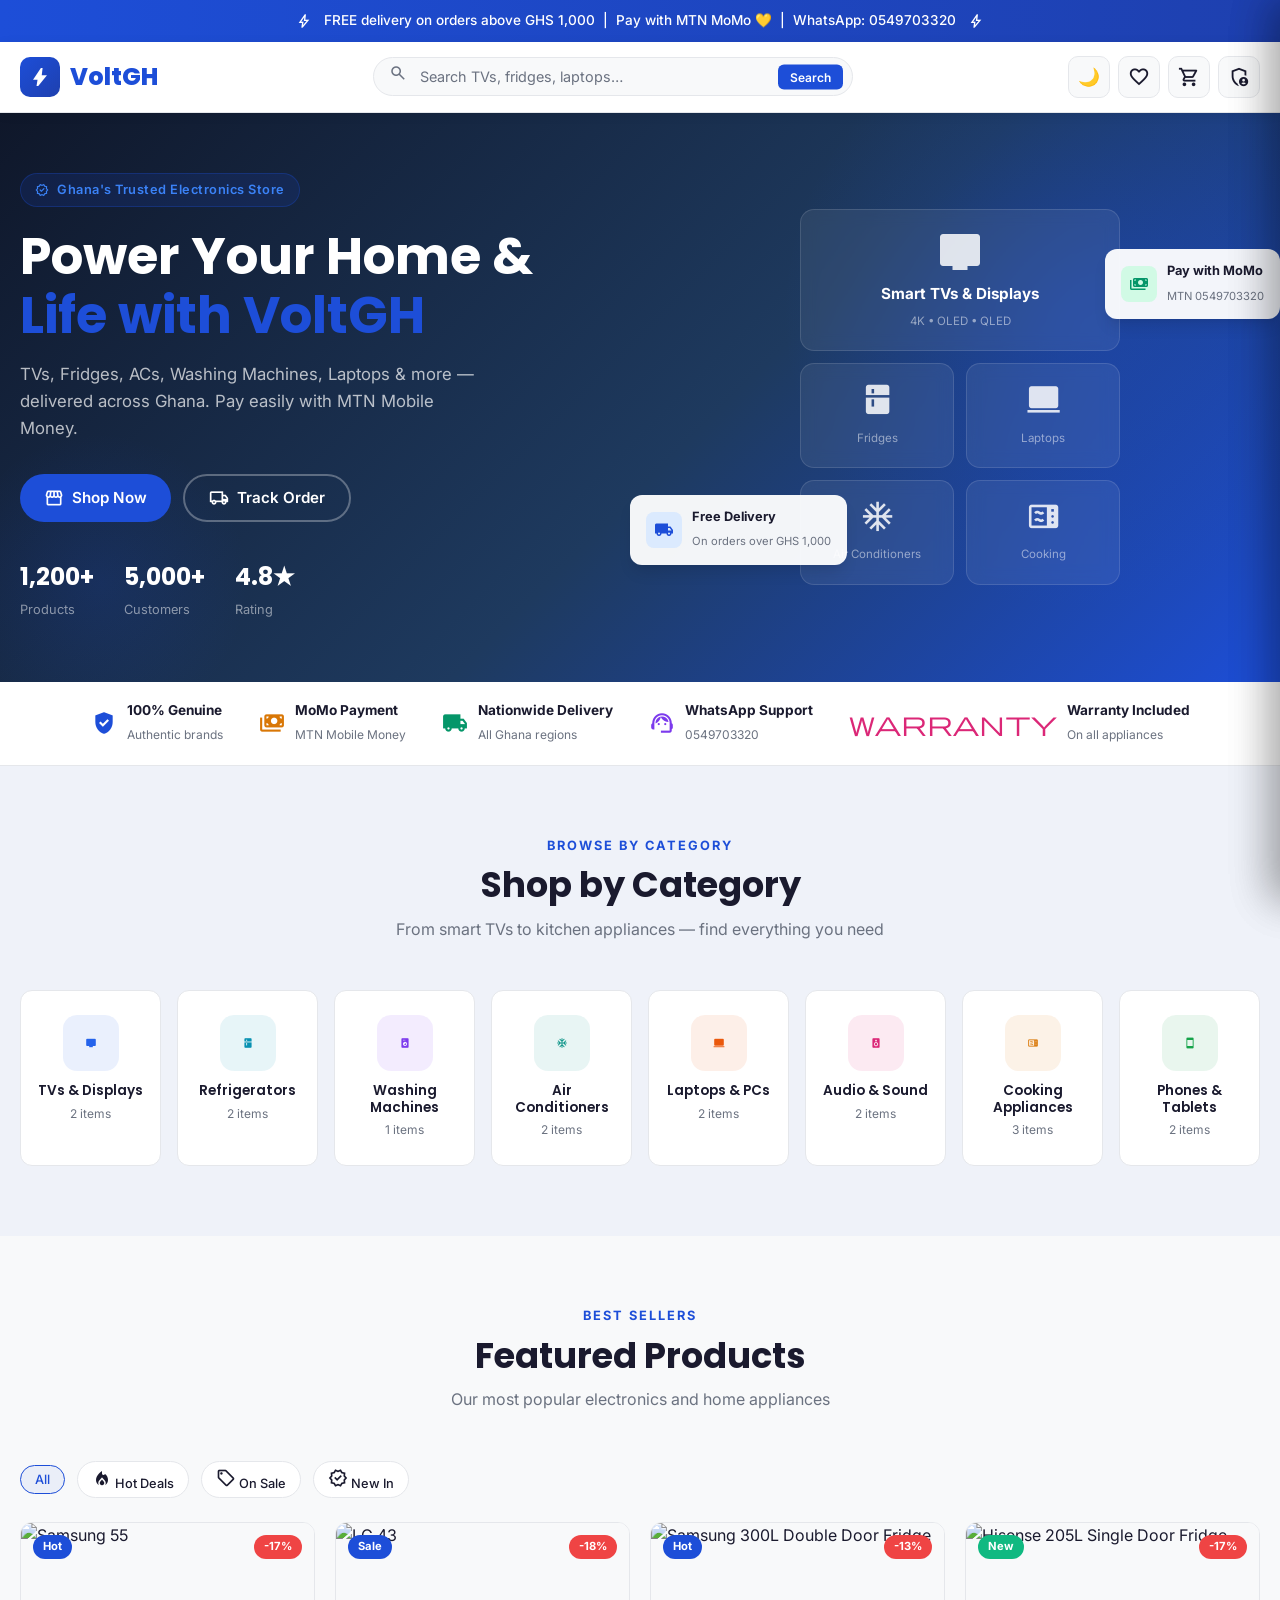
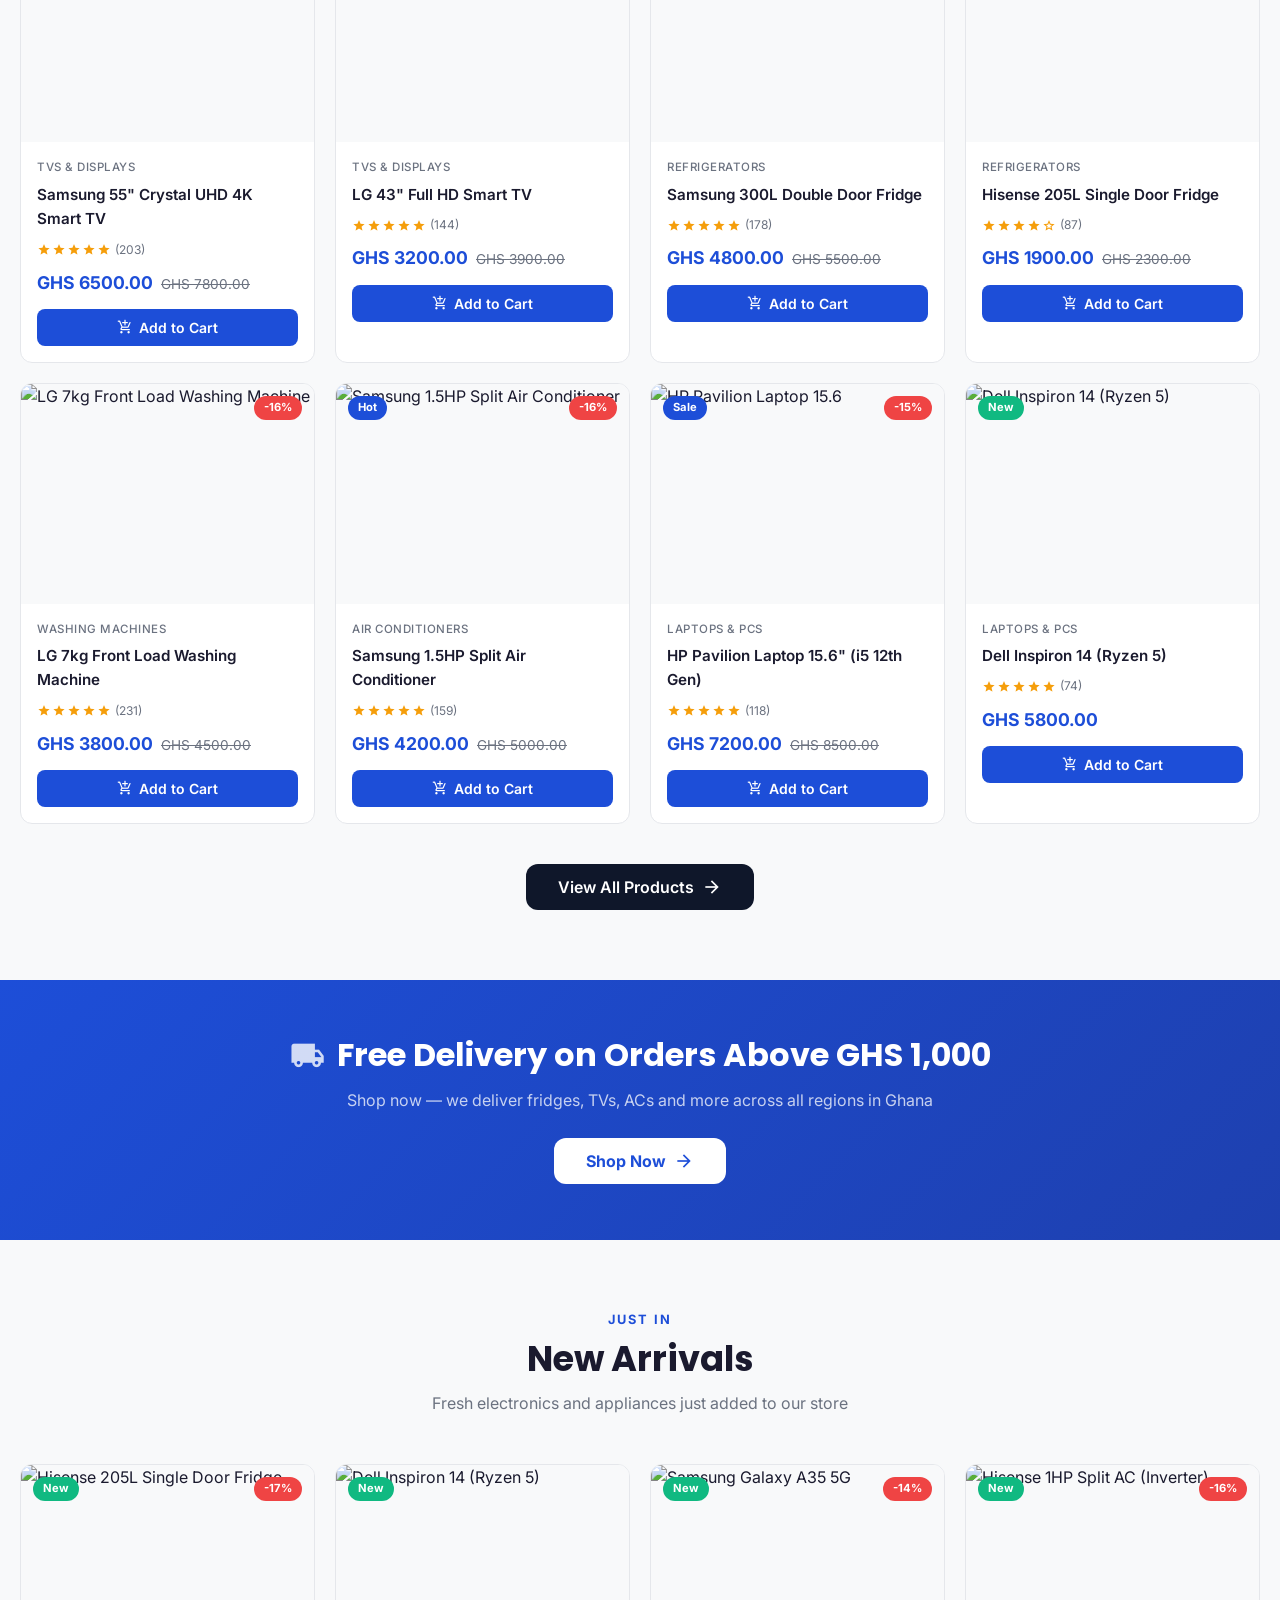
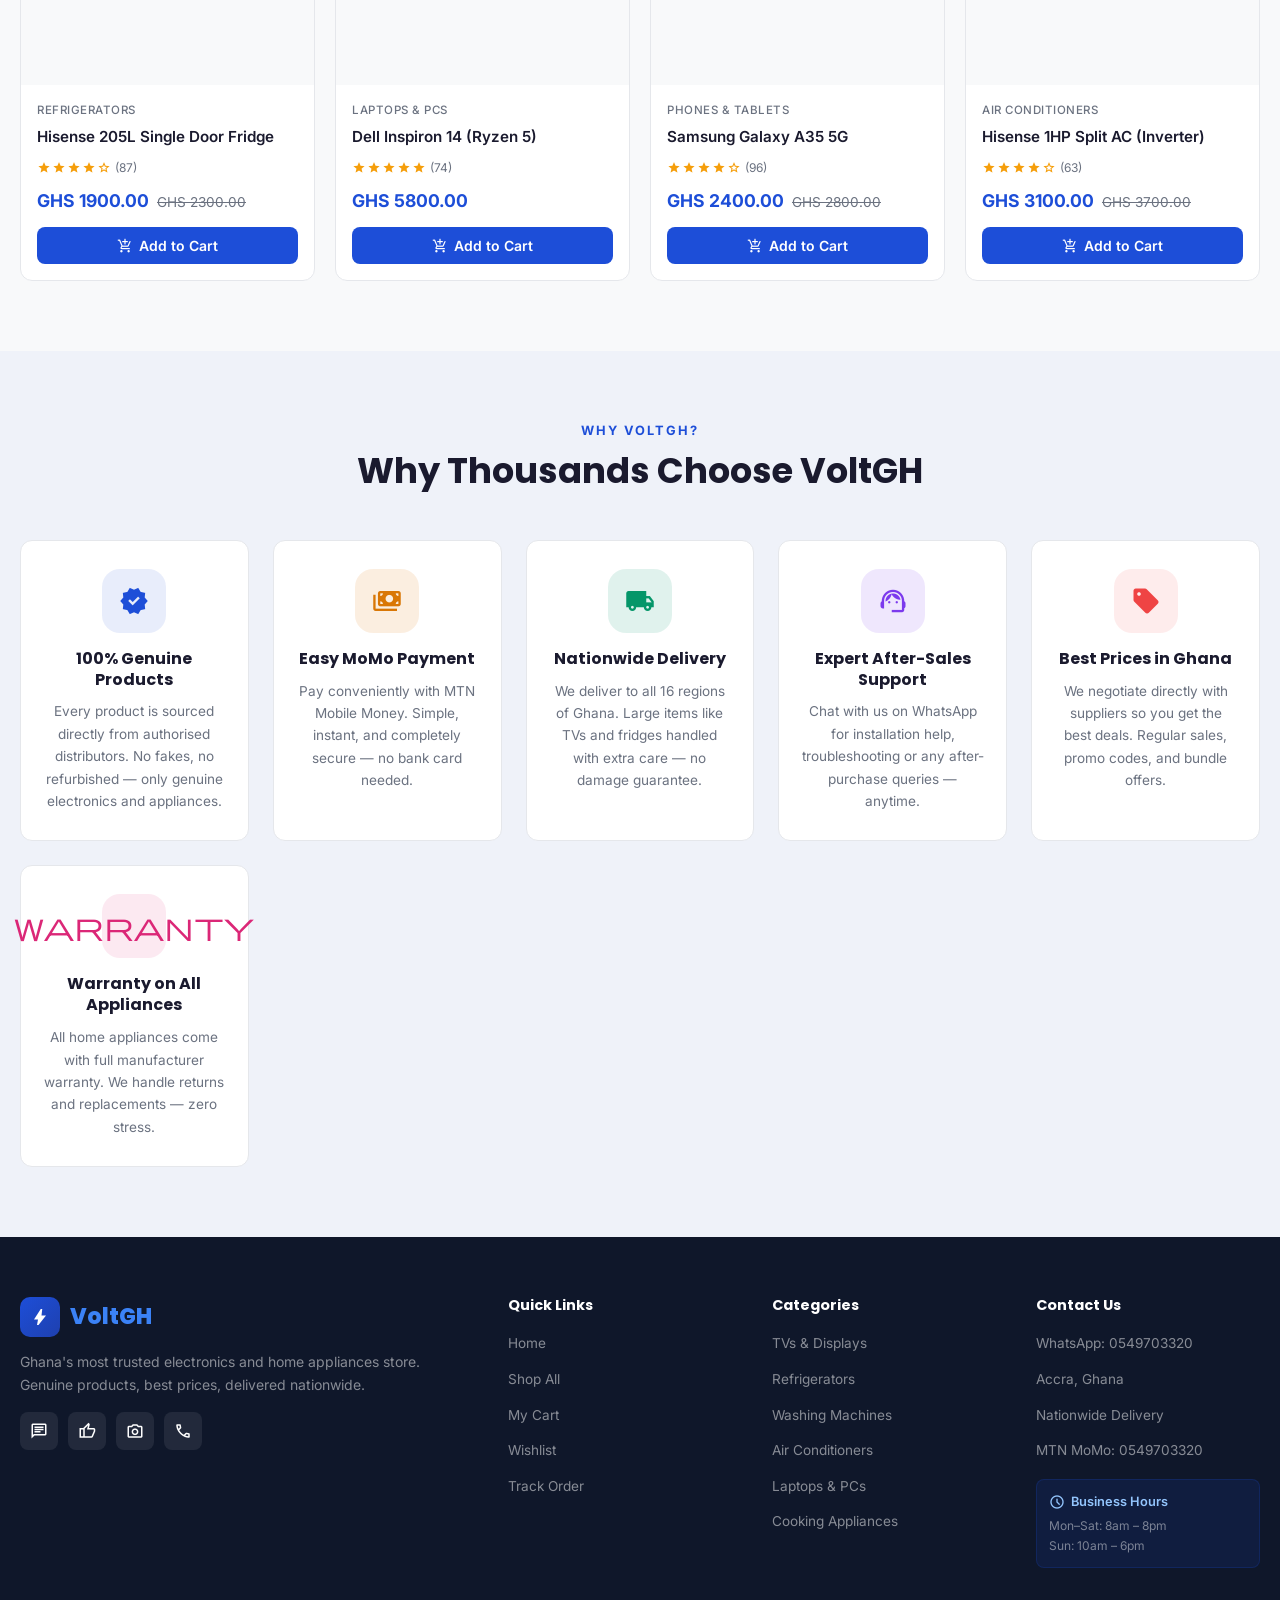
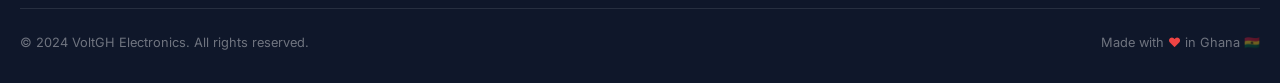
==== index.html @ da8ff923 "firs push" ====
<!DOCTYPE html>
<html lang="en">
<head>
  <meta charset="UTF-8">
  <meta name="viewport" content="width=device-width, initial-scale=1.0">
  <meta name="description" content="VoltGH – Ghana's #1 Electronics & Home Appliances Store. TVs, Fridges, ACs, Laptops & more. Pay with MoMo. Fast delivery nationwide.">
  <meta name="keywords" content="electronics Ghana, home appliances Accra, TV Ghana, fridge Ghana, AC Ghana, laptop Ghana, MoMo payment">
  <meta property="og:title" content="VoltGH – Electronics & Home Appliances Ghana">
  <meta property="og:description" content="Best prices on TVs, Fridges, ACs, Washing Machines, Laptops & more. Pay with MTN MoMo.">
  <title>VoltGH – Electronics & Home Appliances Ghana</title>
  <link rel="preconnect" href="https://fonts.googleapis.com">
  <link href="https://fonts.googleapis.com/css2?family=Inter:wght@400;500;600;700&family=Poppins:wght@600;700;800;900&display=swap" rel="stylesheet">
  <link href="https://fonts.googleapis.com/css2?family=Material+Symbols+Outlined:opsz,wght,FILL,GRAD@20..48,100..700,0..1,-50..200" rel="stylesheet">
  <link rel="stylesheet" href="css/style.css">
  <style>
    /* VoltGH overrides */
    .logo-icon { background: linear-gradient(135deg, #1D4ED8, #1E40AF); }
    .btn-primary { background: #1D4ED8; }
    .btn-primary:hover { background: #1E40AF; box-shadow: 0 8px 25px rgba(29,78,216,0.4); }
    .promo-banner { background: linear-gradient(90deg, #1D4ED8, #1E40AF); }
    .hero { background: linear-gradient(135deg, #0F172A 0%, #1E3A5F 55%, #1D4ED8 100%); }
    .section-eyebrow { color: #1D4ED8; }
    .product-detail-price { color: #1D4ED8; }
    .price-current { color: #1D4ED8; }
    .btn-add-cart { background: #1D4ED8; }
    .btn-add-cart:hover { background: #1E40AF; }
    .product-badge { background: #1D4ED8; }
    .product-badge.new { background: #10B981; }
    .paid-btn { background: #10B981; }
    .paid-btn:hover { background: #059669; }
    .hero::before { background: radial-gradient(circle, rgba(29,78,216,0.3) 0%, transparent 70%); }
    .hero::after  { background: radial-gradient(circle, rgba(29,78,216,0.15) 0%, transparent 70%); }

    /* Category card mat icon */
    .cat-mat-icon {
      font-size: 28px;
      line-height: 1;
    }
    .mat-icon-sm { font-size: 20px; line-height: 1; }
    .mat-icon-md { font-size: 24px; line-height: 1; }
    .nav-btn .material-symbols-outlined { font-size: 22px; }

    /* Hero visual mockup */
    .hero-device-grid {
      display: grid;
      grid-template-columns: 1fr 1fr;
      gap: 12px;
      width: 320px;
    }
    .hero-device-tile {
      background: rgba(255,255,255,0.07);
      border: 1px solid rgba(255,255,255,0.12);
      border-radius: 14px;
      padding: 18px 14px;
      text-align: center;
      backdrop-filter: blur(8px);
    }
    .hero-device-tile.large {
      grid-column: span 2;
    }
    .hero-device-tile .mat-icon {
      font-size: 2.2rem;
      color: rgba(255,255,255,0.85);
      display: block;
      margin-bottom: 6px;
    }
    .hero-device-tile span.label {
      font-size: 0.72rem;
      color: rgba(255,255,255,0.5);
    }

    /* Trust strip icons */
    .trust-item .material-symbols-outlined {
      font-size: 26px;
      color: #1D4ED8;
    }
  </style>
</head>
<body>

<!-- PROMO BANNER -->
<div class="promo-banner">
  <span class="material-symbols-outlined" style="font-size:16px;vertical-align:middle">bolt</span>
  <span>FREE delivery on orders above GHS 1,000 &nbsp;|&nbsp; Pay with MTN MoMo 💛 &nbsp;|&nbsp; WhatsApp: 0549703320</span>
  <span class="material-symbols-outlined" style="font-size:16px;vertical-align:middle">bolt</span>
</div>

<!-- NAVBAR -->
<nav class="navbar">
  <div class="navbar-inner">

    <div class="logo" onclick="App.navigate('home')" style="cursor:pointer">
      <div class="logo-icon">
        <span class="material-symbols-outlined" style="font-size:22px;color:white;font-variation-settings:'FILL' 1">bolt</span>
      </div>
      VoltGH
    </div>

    <div class="search-bar" id="search-wrap">
      <span class="search-icon">
        <span class="material-symbols-outlined" style="font-size:18px">search</span>
      </span>
      <input type="text" id="search-input" placeholder="Search TVs, fridges, laptops…" autocomplete="off">
      <button onclick="handleSearch({type:'click'})" style="position:absolute;right:10px;top:50%;transform:translateY(-50%);background:#1D4ED8;color:white;border:none;border-radius:6px;padding:5px 12px;font-size:0.75rem;cursor:pointer;font-weight:600">Search</button>
    </div>

    <div class="nav-actions">
      <button class="nav-btn" id="dark-toggle" title="Toggle dark mode">
        <span class="material-symbols-outlined">dark_mode</span>
      </button>
      <button class="nav-btn" id="mobile-search-toggle" title="Search" style="display:none">
        <span class="material-symbols-outlined">search</span>
      </button>
      <button class="nav-btn" onclick="openWishlist()" title="Wishlist" style="position:relative">
        <span class="material-symbols-outlined">favorite</span>
        <span class="badge wishlist-badge" style="display:none">0</span>
      </button>
      <button class="nav-btn" onclick="openCart()" title="Cart" style="position:relative">
        <span class="material-symbols-outlined">shopping_cart</span>
        <span class="badge cart-badge" style="display:none">0</span>
      </button>
      <a href="admin.html" class="nav-btn" title="Admin Dashboard">
        <span class="material-symbols-outlined">admin_panel_settings</span>
      </a>
      <button class="nav-btn" id="hamburger" title="Menu" style="display:none">
        <span class="material-symbols-outlined">menu</span>
      </button>
    </div>
  </div>

  <!-- MOBILE SEARCH -->
  <div class="search-bar" id="mobile-search-bar" style="display:none;padding:10px 16px;border-top:1px solid var(--border)">
    <span class="search-icon"><span class="material-symbols-outlined" style="font-size:18px">search</span></span>
    <input type="text" id="mobile-search-input" placeholder="Search products…">
  </div>
</nav>

<!-- MOBILE MENU -->
<div class="mobile-menu" id="mobile-menu">
  <a onclick="App.navigate('home'); document.getElementById('mobile-menu').classList.remove('active')">
    <span class="material-symbols-outlined">home</span> Home
  </a>
  <a onclick="App.navigate('shop'); document.getElementById('mobile-menu').classList.remove('active')">
    <span class="material-symbols-outlined">storefront</span> Shop All
  </a>
  <a onclick="App.navigate('cart'); document.getElementById('mobile-menu').classList.remove('active')">
    <span class="material-symbols-outlined">shopping_cart</span> My Cart
  </a>
  <a onclick="App.navigate('wishlist'); document.getElementById('mobile-menu').classList.remove('active')">
    <span class="material-symbols-outlined">favorite</span> Wishlist
  </a>
  <a onclick="App.navigate('tracking'); document.getElementById('mobile-menu').classList.remove('active')">
    <span class="material-symbols-outlined">local_shipping</span> Track Order
  </a>
  <a href="admin.html">
    <span class="material-symbols-outlined">admin_panel_settings</span> Admin Dashboard
  </a>
</div>

<!-- ===== PAGES ===== -->

<!-- HOME PAGE -->
<div class="page active" id="page-home">

  <!-- HERO -->
  <section class="hero">
    <div class="hero-inner">
      <div>
        <div class="hero-badge">
          <span class="material-symbols-outlined" style="font-size:14px;color:inherit">verified</span>
          Ghana's Trusted Electronics Store
        </div>
        <h1>Power Your Home &amp;<br><span>Life with VoltGH</span></h1>
        <p>TVs, Fridges, ACs, Washing Machines, Laptops &amp; more — delivered across Ghana. Pay easily with MTN Mobile Money.</p>
        <div class="hero-btns">
          <button class="btn btn-primary" onclick="App.navigate('shop')">
            <span class="material-symbols-outlined mat-icon-sm">storefront</span> Shop Now
          </button>
          <button class="btn btn-outline" onclick="App.navigate('tracking')">
            <span class="material-symbols-outlined mat-icon-sm">local_shipping</span> Track Order
          </button>
        </div>
        <div class="hero-stats">
          <div class="hero-stat"><strong>1,200+</strong><span>Products</span></div>
          <div class="hero-stat"><strong>5,000+</strong><span>Customers</span></div>
          <div class="hero-stat"><strong>4.8★</strong><span>Rating</span></div>
        </div>
      </div>

      <div class="hero-image-area">
        <div class="hero-device-grid">
          <div class="hero-device-tile large">
            <span class="material-symbols-outlined mat-icon" style="font-size:3rem;font-variation-settings:'FILL' 1">tv</span>
            <div style="color:white;font-weight:700;font-size:0.95rem">Smart TVs &amp; Displays</div>
            <span class="label">4K • OLED • QLED</span>
          </div>
          <div class="hero-device-tile">
            <span class="material-symbols-outlined mat-icon" style="font-variation-settings:'FILL' 1">kitchen</span>
            <span class="label">Fridges</span>
          </div>
          <div class="hero-device-tile">
            <span class="material-symbols-outlined mat-icon" style="font-variation-settings:'FILL' 1">laptop</span>
            <span class="label">Laptops</span>
          </div>
          <div class="hero-device-tile">
            <span class="material-symbols-outlined mat-icon" style="font-variation-settings:'FILL' 1">ac_unit</span>
            <span class="label">Air Conditioners</span>
          </div>
          <div class="hero-device-tile">
            <span class="material-symbols-outlined mat-icon" style="font-variation-settings:'FILL' 1">microwave</span>
            <span class="label">Cooking</span>
          </div>
        </div>

        <div class="hero-floating-card card1">
          <div class="card-icon" style="background:#DBEAFE">
            <span class="material-symbols-outlined" style="font-size:20px;color:#1D4ED8;font-variation-settings:'FILL' 1">local_shipping</span>
          </div>
          <div class="card-text">
            <strong>Free Delivery</strong>
            <span>On orders over GHS 1,000</span>
          </div>
        </div>
        <div class="hero-floating-card card2">
          <div class="card-icon" style="background:#D1FAE5">
            <span class="material-symbols-outlined" style="font-size:20px;color:#059669;font-variation-settings:'FILL' 1">payments</span>
          </div>
          <div class="card-text">
            <strong>Pay with MoMo</strong>
            <span>MTN 0549703320</span>
          </div>
        </div>
      </div>
    </div>
  </section>

  <!-- TRUST STRIP -->
  <section style="background:var(--card-bg);border-bottom:1px solid var(--border);padding:18px 20px">
    <div class="container" style="display:flex;justify-content:center;gap:36px;flex-wrap:wrap">
      <div class="trust-item" style="display:flex;align-items:center;gap:10px">
        <span class="material-symbols-outlined" style="font-size:26px;color:#1D4ED8;font-variation-settings:'FILL' 1">verified_user</span>
        <div><strong style="font-size:0.85rem;display:block">100% Genuine</strong><span style="font-size:0.75rem;color:var(--text-muted)">Authentic brands</span></div>
      </div>
      <div class="trust-item" style="display:flex;align-items:center;gap:10px">
        <span class="material-symbols-outlined" style="font-size:26px;color:#D97706;font-variation-settings:'FILL' 1">payments</span>
        <div><strong style="font-size:0.85rem;display:block">MoMo Payment</strong><span style="font-size:0.75rem;color:var(--text-muted)">MTN Mobile Money</span></div>
      </div>
      <div class="trust-item" style="display:flex;align-items:center;gap:10px">
        <span class="material-symbols-outlined" style="font-size:26px;color:#059669;font-variation-settings:'FILL' 1">local_shipping</span>
        <div><strong style="font-size:0.85rem;display:block">Nationwide Delivery</strong><span style="font-size:0.75rem;color:var(--text-muted)">All Ghana regions</span></div>
      </div>
      <div class="trust-item" style="display:flex;align-items:center;gap:10px">
        <span class="material-symbols-outlined" style="font-size:26px;color:#7C3AED;font-variation-settings:'FILL' 1">support_agent</span>
        <div><strong style="font-size:0.85rem;display:block">WhatsApp Support</strong><span style="font-size:0.75rem;color:var(--text-muted)">0549703320</span></div>
      </div>
      <div class="trust-item" style="display:flex;align-items:center;gap:10px">
        <span class="material-symbols-outlined" style="font-size:26px;color:#DB2777;font-variation-settings:'FILL' 1">warranty</span>
        <div><strong style="font-size:0.85rem;display:block">Warranty Included</strong><span style="font-size:0.75rem;color:var(--text-muted)">On all appliances</span></div>
      </div>
    </div>
  </section>

  <!-- CATEGORIES -->
  <section class="section section-alt">
    <div class="section-header">
      <span class="section-eyebrow">BROWSE BY CATEGORY</span>
      <h2>Shop by Category</h2>
      <p>From smart TVs to kitchen appliances — find everything you need</p>
    </div>
    <div class="categories-grid" id="categories-grid"></div>
  </section>

  <!-- FEATURED -->
  <section class="section">
    <div class="section-header">
      <span class="section-eyebrow">BEST SELLERS</span>
      <h2>Featured Products</h2>
      <p>Our most popular electronics and home appliances</p>
    </div>
    <div class="filters-bar">
      <button class="filter-tag active" onclick="setHomeFilter('all', this)">All</button>
      <button class="filter-tag" onclick="setHomeFilter('hot', this)">
        <span class="material-symbols-outlined mat-icon-sm" style="font-variation-settings:'FILL' 1">local_fire_department</span> Hot Deals
      </button>
      <button class="filter-tag" onclick="setHomeFilter('sale', this)">
        <span class="material-symbols-outlined mat-icon-sm">sell</span> On Sale
      </button>
      <button class="filter-tag" onclick="setHomeFilter('new', this)">
        <span class="material-symbols-outlined mat-icon-sm">new_releases</span> New In
      </button>
    </div>
    <div class="products-grid" id="featured-products">
      <!-- skeleton -->
      <div class="product-card"><div class="product-img-wrap skeleton" style="padding-top:75%"></div><div class="product-info"><div class="skeleton" style="height:12px;width:60%;margin-bottom:8px"></div><div class="skeleton" style="height:16px;width:90%;margin-bottom:12px"></div><div class="skeleton" style="height:36px;width:100%;border-radius:8px"></div></div></div>
      <div class="product-card"><div class="product-img-wrap skeleton" style="padding-top:75%"></div><div class="product-info"><div class="skeleton" style="height:12px;width:60%;margin-bottom:8px"></div><div class="skeleton" style="height:16px;width:90%;margin-bottom:12px"></div><div class="skeleton" style="height:36px;width:100%;border-radius:8px"></div></div></div>
      <div class="product-card"><div class="product-img-wrap skeleton" style="padding-top:75%"></div><div class="product-info"><div class="skeleton" style="height:12px;width:60%;margin-bottom:8px"></div><div class="skeleton" style="height:16px;width:90%;margin-bottom:12px"></div><div class="skeleton" style="height:36px;width:100%;border-radius:8px"></div></div></div>
      <div class="product-card"><div class="product-img-wrap skeleton" style="padding-top:75%"></div><div class="product-info"><div class="skeleton" style="height:12px;width:60%;margin-bottom:8px"></div><div class="skeleton" style="height:16px;width:90%;margin-bottom:12px"></div><div class="skeleton" style="height:36px;width:100%;border-radius:8px"></div></div></div>
    </div>
    <div style="text-align:center;margin-top:40px">
      <button class="btn btn-dark" onclick="App.navigate('shop')" style="padding:13px 32px;border-radius:12px;font-size:1rem">
        View All Products <span class="material-symbols-outlined mat-icon-sm">arrow_forward</span>
      </button>
    </div>
  </section>

  <!-- PROMO BAND -->
  <section style="background:linear-gradient(135deg,#1D4ED8,#1E40AF);padding:56px 20px;text-align:center">
    <div style="display:flex;align-items:center;justify-content:center;gap:12px;margin-bottom:14px">
      <span class="material-symbols-outlined" style="font-size:2.2rem;color:rgba(255,255,255,0.8);font-variation-settings:'FILL' 1">local_shipping</span>
      <h2 style="color:white;font-size:clamp(1.4rem,3.5vw,2rem)">Free Delivery on Orders Above GHS 1,000</h2>
    </div>
    <p style="color:rgba(255,255,255,0.75);margin-bottom:24px;font-size:1rem">Shop now — we deliver fridges, TVs, ACs and more across all regions in Ghana</p>
    <button class="btn" onclick="App.navigate('shop')" style="background:white;color:#1D4ED8;padding:13px 32px;border-radius:12px;font-weight:700;font-size:1rem">
      Shop Now <span class="material-symbols-outlined mat-icon-sm">arrow_forward</span>
    </button>
  </section>

  <!-- NEW ARRIVALS -->
  <section class="section">
    <div class="section-header">
      <span class="section-eyebrow">JUST IN</span>
      <h2>New Arrivals</h2>
      <p>Fresh electronics and appliances just added to our store</p>
    </div>
    <div class="products-grid" id="new-arrivals"></div>
  </section>

  <!-- RECENTLY VIEWED -->
  <div id="recently-viewed-section" style="display:none;padding:0 0 40px">
    <div class="recently-viewed">
      <h3 style="display:flex;align-items:center;gap:8px">
        <span class="material-symbols-outlined" style="font-size:20px;color:#1D4ED8">history</span> Recently Viewed
      </h3>
      <div class="rv-scroll" id="recently-viewed"></div>
    </div>
  </div>

  <!-- WHY CHOOSE US -->
  <section class="section section-alt">
    <div class="section-header">
      <span class="section-eyebrow">WHY VOLTGH?</span>
      <h2>Why Thousands Choose VoltGH</h2>
    </div>
    <div style="max-width:1280px;margin:0 auto;display:grid;grid-template-columns:repeat(auto-fill,minmax(220px,1fr));gap:24px;align-items:stretch">

      <div class="why-card" onmouseover="this.style.borderColor='#1D4ED8'" onmouseout="this.style.borderColor='var(--border)'">
        <div class="why-icon" style="background:rgba(29,78,216,0.1);color:#1D4ED8">
          <span class="material-symbols-outlined" style="font-size:30px;font-variation-settings:'FILL' 1">verified</span>
        </div>
        <h3>100% Genuine Products</h3>
        <p>Every product is sourced directly from authorised distributors. No fakes, no refurbished — only genuine electronics and appliances.</p>
      </div>

      <div class="why-card" onmouseover="this.style.borderColor='#1D4ED8'" onmouseout="this.style.borderColor='var(--border)'">
        <div class="why-icon" style="background:rgba(217,119,6,0.12);color:#D97706">
          <span class="material-symbols-outlined" style="font-size:30px;font-variation-settings:'FILL' 1">payments</span>
        </div>
        <h3>Easy MoMo Payment</h3>
        <p>Pay conveniently with MTN Mobile Money. Simple, instant, and completely secure — no bank card needed.</p>
      </div>

      <div class="why-card" onmouseover="this.style.borderColor='#1D4ED8'" onmouseout="this.style.borderColor='var(--border)'">
        <div class="why-icon" style="background:rgba(5,150,105,0.12);color:#059669">
          <span class="material-symbols-outlined" style="font-size:30px;font-variation-settings:'FILL' 1">local_shipping</span>
        </div>
        <h3>Nationwide Delivery</h3>
        <p>We deliver to all 16 regions of Ghana. Large items like TVs and fridges handled with extra care — no damage guarantee.</p>
      </div>

      <div class="why-card" onmouseover="this.style.borderColor='#1D4ED8'" onmouseout="this.style.borderColor='var(--border)'">
        <div class="why-icon" style="background:rgba(124,58,237,0.12);color:#7C3AED">
          <span class="material-symbols-outlined" style="font-size:30px;font-variation-settings:'FILL' 1">support_agent</span>
        </div>
        <h3>Expert After-Sales Support</h3>
        <p>Chat with us on WhatsApp for installation help, troubleshooting or any after-purchase queries — anytime.</p>
      </div>

      <div class="why-card" onmouseover="this.style.borderColor='#1D4ED8'" onmouseout="this.style.borderColor='var(--border)'">
        <div class="why-icon" style="background:rgba(239,68,68,0.1);color:#EF4444">
          <span class="material-symbols-outlined" style="font-size:30px;font-variation-settings:'FILL' 1">sell</span>
        </div>
        <h3>Best Prices in Ghana</h3>
        <p>We negotiate directly with suppliers so you get the best deals. Regular sales, promo codes, and bundle offers.</p>
      </div>

      <div class="why-card" onmouseover="this.style.borderColor='#1D4ED8'" onmouseout="this.style.borderColor='var(--border)'">
        <div class="why-icon" style="background:rgba(219,39,119,0.1);color:#DB2777">
          <span class="material-symbols-outlined" style="font-size:30px;font-variation-settings:'FILL' 1">warranty</span>
        </div>
        <h3>Warranty on All Appliances</h3>
        <p>All home appliances come with full manufacturer warranty. We handle returns and replacements — zero stress.</p>
      </div>

    </div>
  </section>

</div><!-- END HOME -->

<!-- SHOP PAGE -->
<div class="page" id="page-shop">
  <div style="max-width:1280px;margin:0 auto;padding:30px 20px 10px">
    <div style="display:flex;align-items:center;justify-content:space-between;flex-wrap:wrap;gap:16px;margin-bottom:24px">
      <div>
        <h1 style="font-size:1.6rem;margin-bottom:4px">All Products</h1>
        <span id="product-count" style="color:var(--text-muted);font-size:0.875rem"></span>
      </div>
      <select id="sort-select" class="filter-select" style="padding:10px 16px">
        <option value="default">Sort: Default</option>
        <option value="price-asc">Price: Low to High</option>
        <option value="price-desc">Price: High to Low</option>
        <option value="rating">Best Rated</option>
        <option value="newest">Newest First</option>
      </select>
    </div>
    <div class="filters-bar" id="shop-cat-filters" style="margin-bottom:24px"></div>
  </div>
  <div style="max-width:1280px;margin:0 auto;padding:0 20px 60px">
    <div class="products-grid" id="shop-products"></div>
  </div>
</div>

<!-- PRODUCT DETAIL PAGE -->
<div class="page" id="page-product"></div>

<!-- CART PAGE -->
<div class="page" id="page-cart">
  <div style="max-width:1100px;margin:0 auto;padding:30px 20px">
    <h1 style="margin-bottom:24px;font-size:1.6rem;display:flex;align-items:center;gap:10px">
      <span class="material-symbols-outlined" style="color:#1D4ED8;font-variation-settings:'FILL' 1">shopping_cart</span> Shopping Cart
    </h1>
    <div id="cart-page-content">
      <div style="display:grid;grid-template-columns:1fr 360px;gap:24px;align-items:start">
        <div>
          <div class="data-table-wrap" style="padding:0">
            <div class="data-table-header"><h3>Cart Items</h3></div>
            <div style="padding:0 20px" id="cart-page-items"></div>
          </div>
        </div>
        <div class="order-summary-box" id="cart-page-summary"></div>
      </div>
    </div>
  </div>
</div>

<!-- WISHLIST PAGE -->
<div class="page" id="page-wishlist">
  <div style="max-width:1280px;margin:0 auto;padding:30px 20px">
    <h1 style="margin-bottom:24px;font-size:1.6rem;display:flex;align-items:center;gap:10px">
      <span class="material-symbols-outlined" style="color:#EF4444;font-variation-settings:'FILL' 1">favorite</span> My Wishlist
    </h1>
    <div id="wishlist-page"></div>
  </div>
</div>

<!-- CHECKOUT PAGE -->
<div class="page" id="page-checkout"></div>

<!-- TRACKING PAGE -->
<div class="page" id="page-tracking">
  <div id="tracking-page-content"></div>
</div>

<!-- SEARCH PAGE -->
<div class="page" id="page-search">
  <div class="search-results-wrap">
    <div class="search-header" id="search-header"></div>
    <div class="products-grid" id="search-results"></div>
  </div>
</div>

<!-- ===== OVERLAYS ===== -->
<div class="cart-overlay" id="cart-overlay"></div>

<!-- Cart Sidebar -->
<div class="cart-sidebar" id="cart-sidebar">
  <div class="cart-header">
    <h2 style="display:flex;align-items:center;gap:8px">
      <span class="material-symbols-outlined" style="color:#1D4ED8;font-variation-settings:'FILL' 1">shopping_cart</span>
      Cart <span id="cart-count-side" style="color:var(--text-muted);font-size:0.85rem;font-weight:400"></span>
    </h2>
    <button class="close-btn" onclick="closeCart()">
      <span class="material-symbols-outlined">close</span>
    </button>
  </div>
  <div class="cart-items" id="cart-items"></div>
  <div class="cart-footer" id="cart-footer"></div>
</div>

<!-- Wishlist Sidebar -->
<div class="wishlist-sidebar" id="wishlist-sidebar">
  <div class="cart-header">
    <h2 style="display:flex;align-items:center;gap:8px">
      <span class="material-symbols-outlined" style="color:#EF4444;font-variation-settings:'FILL' 1">favorite</span> Wishlist
    </h2>
    <button class="close-btn" onclick="closeWishlist()">
      <span class="material-symbols-outlined">close</span>
    </button>
  </div>
  <div class="cart-items" id="wishlist-items"></div>
</div>

<!-- Quick View Modal -->
<div class="modal-overlay" id="quick-view-modal">
  <div class="modal">
    <div class="modal-header">
      <h3>Quick View</h3>
      <button class="close-btn" onclick="closeModal('quick-view-modal')">
        <span class="material-symbols-outlined">close</span>
      </button>
    </div>
    <div class="modal-body" id="quick-view-body"></div>
  </div>
</div>

<!-- Toast -->
<div id="toast-container"></div>

<!-- Back to Top -->
<button id="back-to-top" onclick="window.scrollTo({top:0,behavior:'smooth'})" title="Back to top">
  <span class="material-symbols-outlined">keyboard_arrow_up</span>
</button>

<!-- Mobile Bottom Nav -->
<nav class="mobile-bottom-nav">
  <div class="nav-items">
    <div class="mobile-nav-item active" data-page="home" onclick="App.navigate('home')">
      <span class="material-symbols-outlined" style="font-size:1.4rem">home</span>
      <span>Home</span>
    </div>
    <div class="mobile-nav-item" data-page="shop" onclick="App.navigate('shop')">
      <span class="material-symbols-outlined" style="font-size:1.4rem">storefront</span>
      <span>Shop</span>
    </div>
    <div class="mobile-nav-item" onclick="openCart()" style="position:relative">
      <span class="material-symbols-outlined" style="font-size:1.4rem">shopping_cart</span>
      <span class="badge cart-badge" style="display:none;top:-2px;right:10px">0</span>
      <span>Cart</span>
    </div>
    <div class="mobile-nav-item" data-page="wishlist" onclick="App.navigate('wishlist')">
      <span class="material-symbols-outlined" style="font-size:1.4rem">favorite</span>
      <span>Saved</span>
    </div>
    <div class="mobile-nav-item" data-page="tracking" onclick="App.navigate('tracking')">
      <span class="material-symbols-outlined" style="font-size:1.4rem">local_shipping</span>
      <span>Track</span>
    </div>
  </div>
</nav>

<!-- FOOTER -->
<footer class="footer" id="main-footer">
  <div class="footer-grid">
    <div class="footer-brand">
      <div class="logo" style="color:#3B82F6;font-size:1.4rem;margin-bottom:12px">
        <div class="logo-icon">
          <span class="material-symbols-outlined" style="font-size:20px;color:white;font-variation-settings:'FILL' 1">bolt</span>
        </div>
        VoltGH
      </div>
      <p>Ghana's most trusted electronics and home appliances store. Genuine products, best prices, delivered nationwide.</p>
      <div class="footer-socials" style="margin-top:16px">
        <a href="https://wa.me/233549703320" class="footer-social-btn" title="WhatsApp">
          <span class="material-symbols-outlined" style="font-size:18px">chat</span>
        </a>
        <a href="#" class="footer-social-btn" title="Facebook">
          <span class="material-symbols-outlined" style="font-size:18px">thumb_up</span>
        </a>
        <a href="#" class="footer-social-btn" title="Instagram">
          <span class="material-symbols-outlined" style="font-size:18px">photo_camera</span>
        </a>
        <a href="#" class="footer-social-btn" title="Call">
          <span class="material-symbols-outlined" style="font-size:18px">call</span>
        </a>
      </div>
    </div>
    <div class="footer-col">
      <h4>Quick Links</h4>
      <ul>
        <li><a onclick="App.navigate('home')" style="cursor:pointer">Home</a></li>
        <li><a onclick="App.navigate('shop')" style="cursor:pointer">Shop All</a></li>
        <li><a onclick="App.navigate('cart')" style="cursor:pointer">My Cart</a></li>
        <li><a onclick="App.navigate('wishlist')" style="cursor:pointer">Wishlist</a></li>
        <li><a onclick="App.navigate('tracking')" style="cursor:pointer">Track Order</a></li>
      </ul>
    </div>
    <div class="footer-col">
      <h4>Categories</h4>
      <ul>
        <li><a onclick="filterByCategory('c1');App.navigate('shop')" style="cursor:pointer">TVs &amp; Displays</a></li>
        <li><a onclick="filterByCategory('c2');App.navigate('shop')" style="cursor:pointer">Refrigerators</a></li>
        <li><a onclick="filterByCategory('c3');App.navigate('shop')" style="cursor:pointer">Washing Machines</a></li>
        <li><a onclick="filterByCategory('c4');App.navigate('shop')" style="cursor:pointer">Air Conditioners</a></li>
        <li><a onclick="filterByCategory('c5');App.navigate('shop')" style="cursor:pointer">Laptops &amp; PCs</a></li>
        <li><a onclick="filterByCategory('c7');App.navigate('shop')" style="cursor:pointer">Cooking Appliances</a></li>
      </ul>
    </div>
    <div class="footer-col">
      <h4>Contact Us</h4>
      <ul>
        <li><a href="https://wa.me/233549703320" target="_blank">WhatsApp: 0549703320</a></li>
        <li><a>Accra, Ghana</a></li>
        <li><a>Nationwide Delivery</a></li>
        <li><a>MTN MoMo: 0549703320</a></li>
      </ul>
      <div style="margin-top:16px;padding:12px;background:rgba(29,78,216,0.12);border-radius:8px;border:1px solid rgba(29,78,216,0.2)">
        <p style="font-size:0.8rem;color:#93C5FD;font-weight:600;display:flex;align-items:center;gap:6px">
          <span class="material-symbols-outlined" style="font-size:16px">schedule</span> Business Hours
        </p>
        <p style="font-size:0.75rem;color:rgba(255,255,255,0.45);margin-top:4px">Mon–Sat: 8am – 8pm<br>Sun: 10am – 6pm</p>
      </div>
    </div>
  </div>
  <div class="footer-bottom">
    <span>© 2024 VoltGH Electronics. All rights reserved.</span>
    <span>Made with <span style="color:#EF4444">♥</span> in Ghana 🇬🇭</span>
  </div>
</footer>

<script src="js/storage.js"></script>
<script src="js/app.js"></script>
<script>
  // Home filter
  function setHomeFilter(type, btn) {
    document.querySelectorAll('.filters-bar .filter-tag').forEach(b => b.classList.remove('active'));
    btn.classList.add('active');
    const all = StorageService.getProducts();
    let filtered = all;
    if (type === 'hot')  filtered = all.filter(p => p.badge === 'Hot');
    if (type === 'sale') filtered = all.filter(p => p.badge === 'Sale' || p.oldPrice);
    if (type === 'new')  filtered = all.filter(p => p.isNew);
    const container = document.getElementById('featured-products');
    if (container) container.innerHTML = filtered.slice(0,8).map(p => createProductCard(p)).join('') ||
      '<p style="grid-column:1/-1;text-align:center;color:var(--text-muted)">No products in this filter</p>';
  }

  // Mobile search toggle
  document.getElementById('mobile-search-toggle')?.addEventListener('click', () => {
    const bar = document.getElementById('mobile-search-bar');
    bar.style.display = bar.style.display === 'none' ? 'block' : 'none';
    if (bar.style.display === 'block') document.getElementById('mobile-search-input')?.focus();
  });

  // Responsive
  function handleResize() {
    const isMobile = window.innerWidth <= 768;
    const searchWrap = document.getElementById('search-wrap');
    const mobileSearchToggle = document.getElementById('mobile-search-toggle');
    const hamburger = document.getElementById('hamburger');
    if (searchWrap) searchWrap.style.display = isMobile ? 'none' : 'block';
    if (mobileSearchToggle) mobileSearchToggle.style.display = isMobile ? 'flex' : 'none';
    if (hamburger) hamburger.style.display = isMobile ? 'flex' : 'none';
  }
  window.addEventListener('resize', handleResize);
  handleResize();

  // Mobile search
  document.getElementById('mobile-search-input')?.addEventListener('keypress', (e) => {
    if (e.key === 'Enter') {
      const val = e.target.value.trim();
      if (val) { App.navigate('search', val); document.getElementById('mobile-search-bar').style.display = 'none'; }
    }
  });
</script>
</body>
</html>
---- css/style.css ----
/* ===== CSS VARIABLES ===== */
:root {
  --primary: #1D4ED8;
  --primary-dark: #1E40AF;
  --primary-light: #3B82F6;
  --secondary: #0F172A;
  --accent: #1E293B;
  --bg: #F8F9FA;
  --bg-dark: #0A0F1E;
  --card-bg: #FFFFFF;
  --card-bg-dark: #131929;
  --text: #1A1A2E;
  --text-muted: #6B7280;
  --text-dark: #E8E8F0;
  --text-muted-dark: #9CA3AF;
  --border: #E5E7EB;
  --border-dark: #2D2D45;
  --success: #10B981;
  --error: #EF4444;
  --warning: #F59E0B;
  --info: #3B82F6;
  --shadow: 0 4px 6px -1px rgba(0,0,0,0.1), 0 2px 4px -1px rgba(0,0,0,0.06);
  --shadow-lg: 0 10px 15px -3px rgba(0,0,0,0.1), 0 4px 6px -2px rgba(0,0,0,0.05);
  --shadow-xl: 0 20px 25px -5px rgba(0,0,0,0.1), 0 10px 10px -5px rgba(0,0,0,0.04);
  --radius: 12px;
  --radius-sm: 8px;
  --radius-lg: 20px;
  --transition: 0.3s ease;
  --font-main: 'Inter', -apple-system, BlinkMacSystemFont, sans-serif;
  --font-display: 'Poppins', sans-serif;
}

/* ===== DARK MODE ===== */
body.dark {
  --bg: #0F0F1A;
  --card-bg: #1E1E30;
  --text: #E8E8F0;
  --text-muted: #9CA3AF;
  --border: #2D2D45;
}

/* ===== RESET & BASE ===== */
*, *::before, *::after { box-sizing: border-box; margin: 0; padding: 0; }

html { scroll-behavior: smooth; }

body {
  font-family: var(--font-main);
  background: var(--bg);
  color: var(--text);
  line-height: 1.6;
  transition: background var(--transition), color var(--transition);
}

img { max-width: 100%; height: auto; display: block; }
a { text-decoration: none; color: inherit; }
button { cursor: pointer; border: none; background: none; font-family: inherit; }
input, select, textarea { font-family: inherit; }

.container { max-width: 1280px; margin: 0 auto; padding: 0 20px; }

/* ===== TYPOGRAPHY ===== */
h1, h2, h3, h4, h5 { font-family: var(--font-display); font-weight: 700; line-height: 1.2; }

/* ===== NAVBAR ===== */
.navbar {
  position: sticky;
  top: 0;
  z-index: 1000;
  background: var(--card-bg);
  border-bottom: 1px solid var(--border);
  padding: 0 20px;
  transition: background var(--transition), border-color var(--transition);
  box-shadow: 0 2px 10px rgba(0,0,0,0.08);
}

.navbar-inner {
  max-width: 1280px;
  margin: 0 auto;
  display: flex;
  align-items: center;
  justify-content: space-between;
  height: 70px;
  gap: 20px;
}

.logo {
  display: flex;
  align-items: center;
  gap: 10px;
  font-family: var(--font-display);
  font-weight: 800;
  font-size: 1.5rem;
  color: var(--primary);
  white-space: nowrap;
}

.logo-icon {
  width: 40px;
  height: 40px;
  background: linear-gradient(135deg, var(--primary), var(--primary-dark));
  border-radius: 10px;
  display: flex;
  align-items: center;
  justify-content: center;
  color: white;
  font-size: 1.2rem;
  font-weight: 900;
}

.search-bar {
  flex: 1;
  max-width: 480px;
  position: relative;
}

.search-bar input {
  width: 100%;
  padding: 10px 20px 10px 46px;
  border: 1.5px solid var(--border);
  border-radius: 50px;
  background: var(--bg);
  color: var(--text);
  font-size: 0.9rem;
  transition: all var(--transition);
  outline: none;
}

.search-bar input:focus { border-color: var(--primary); box-shadow: 0 0 0 3px rgba(29,78,216,0.12); }
.search-bar input::placeholder { color: var(--text-muted); }

.search-icon {
  position: absolute;
  left: 16px;
  top: 50%;
  transform: translateY(-50%);
  color: var(--text-muted);
  font-size: 1rem;
}

.nav-actions { display: flex; align-items: center; gap: 8px; }

.nav-btn {
  position: relative;
  width: 42px;
  height: 42px;
  border-radius: 10px;
  display: flex;
  align-items: center;
  justify-content: center;
  font-size: 1.1rem;
  color: var(--text);
  background: var(--bg);
  border: 1px solid var(--border);
  transition: all var(--transition);
}

.nav-btn:hover { background: var(--primary); color: white; border-color: var(--primary); }

.badge {
  position: absolute;
  top: -5px;
  right: -5px;
  background: var(--primary);
  color: white;
  font-size: 0.65rem;
  font-weight: 700;
  width: 18px;
  height: 18px;
  border-radius: 50%;
  display: flex;
  align-items: center;
  justify-content: center;
  border: 2px solid var(--card-bg);
}

.hamburger { display: none; flex-direction: column; gap: 5px; padding: 8px; }
.hamburger span { display: block; width: 22px; height: 2px; background: var(--text); border-radius: 2px; transition: all var(--transition); }

/* ===== MOBILE MENU ===== */
.mobile-menu {
  display: none;
  position: fixed;
  top: 70px;
  left: 0;
  right: 0;
  bottom: 0;
  background: var(--card-bg);
  z-index: 999;
  padding: 30px 20px;
  flex-direction: column;
  gap: 16px;
  overflow-y: auto;
  animation: slideDown 0.3s ease;
}

.mobile-menu.active { display: flex; }

.mobile-menu a {
  display: flex;
  align-items: center;
  gap: 12px;
  padding: 14px 16px;
  border-radius: var(--radius-sm);
  font-weight: 500;
  font-size: 1rem;
  color: var(--text);
  transition: all var(--transition);
}

.mobile-menu a:hover { background: var(--bg); color: var(--primary); }

/* ===== HERO ===== */
.hero {
  background: linear-gradient(135deg, #0F172A 0%, #1E3A5F 50%, #1D4ED8 100%);
  min-height: 520px;
  display: flex;
  align-items: center;
  position: relative;
  overflow: hidden;
  padding: 60px 20px;
}

.hero::before {
  content: '';
  position: absolute;
  width: 600px;
  height: 600px;
  border-radius: 50%;
  background: radial-gradient(circle, rgba(29,78,216,0.25) 0%, transparent 70%);
  right: -100px;
  top: -100px;
}

.hero::after {
  content: '';
  position: absolute;
  width: 300px;
  height: 300px;
  border-radius: 50%;
  background: radial-gradient(circle, rgba(29,78,216,0.12) 0%, transparent 70%);
  left: -50px;
  bottom: -50px;
}

.hero-inner {
  max-width: 1280px;
  margin: 0 auto;
  display: grid;
  grid-template-columns: 1fr 1fr;
  align-items: center;
  gap: 40px;
  width: 100%;
  position: relative;
  z-index: 1;
}

.hero-badge {
  display: inline-flex;
  align-items: center;
  gap: 8px;
  background: rgba(29,78,216,0.15);
  border: 1px solid rgba(29,78,216,0.3);
  color: var(--primary-light);
  padding: 6px 14px;
  border-radius: 50px;
  font-size: 0.8rem;
  font-weight: 600;
  letter-spacing: 0.5px;
  margin-bottom: 20px;
}

.hero h1 {
  font-size: clamp(2rem, 4vw, 3.2rem);
  color: white;
  margin-bottom: 16px;
  line-height: 1.15;
}

.hero h1 span { color: var(--primary); }

.hero p {
  color: rgba(255,255,255,0.7);
  font-size: 1.05rem;
  margin-bottom: 32px;
  max-width: 460px;
}

.hero-btns { display: flex; gap: 12px; flex-wrap: wrap; }

.btn {
  display: inline-flex;
  align-items: center;
  gap: 8px;
  padding: 12px 24px;
  border-radius: 50px;
  font-weight: 600;
  font-size: 0.95rem;
  transition: all var(--transition);
  white-space: nowrap;
}

.btn-primary { background: var(--primary); color: white; }
.btn-primary:hover { background: var(--primary-dark); transform: translateY(-2px); box-shadow: 0 8px 25px rgba(29,78,216,0.45); }

.btn-outline { background: transparent; color: white; border: 2px solid rgba(255,255,255,0.3); }
.btn-outline:hover { border-color: white; background: rgba(255,255,255,0.1); }

.btn-dark { background: var(--secondary); color: white; }
.btn-dark:hover { background: var(--accent); }

.hero-stats {
  display: flex;
  gap: 30px;
  margin-top: 36px;
}

.hero-stat { text-align: left; }
.hero-stat strong { display: block; font-size: 1.5rem; color: white; font-family: var(--font-display); }
.hero-stat span { font-size: 0.8rem; color: rgba(255,255,255,0.5); }

.hero-image-area {
  position: relative;
  display: flex;
  align-items: center;
  justify-content: center;
}

.hero-phone-mockup {
  width: 280px;
  height: 380px;
  background: linear-gradient(145deg, #2A2A4A, #1A1A35);
  border-radius: 30px;
  border: 2px solid rgba(255,255,255,0.1);
  display: flex;
  align-items: center;
  justify-content: center;
  position: relative;
  overflow: hidden;
  box-shadow: 0 40px 80px rgba(0,0,0,0.4);
}

.hero-floating-card {
  position: absolute;
  background: rgba(255,255,255,0.95);
  border-radius: 12px;
  padding: 12px 16px;
  display: flex;
  align-items: center;
  gap: 10px;
  box-shadow: var(--shadow-lg);
  animation: float 3s ease-in-out infinite;
}

.hero-floating-card.card1 { bottom: 20px; left: -30px; animation-delay: 0s; }
.hero-floating-card.card2 { top: 40px; right: -20px; animation-delay: 1.5s; }

.hero-floating-card .card-icon {
  width: 36px;
  height: 36px;
  border-radius: 8px;
  display: flex;
  align-items: center;
  justify-content: center;
  font-size: 1.2rem;
}

.hero-floating-card .card-text strong { font-size: 0.8rem; display: block; color: #1A1A2E; }
.hero-floating-card .card-text span { font-size: 0.7rem; color: #6B7280; }

/* ===== SECTIONS ===== */
.section { padding: 70px 20px; }
.section-dark { background: var(--secondary); }
.section-alt { background: rgba(29,78,216,0.04); }

.section-header { text-align: center; margin-bottom: 48px; }
.section-header h2 { font-size: clamp(1.6rem, 3vw, 2.2rem); color: var(--text); margin-bottom: 10px; }
.section-header p { color: var(--text-muted); font-size: 1rem; }
.section-eyebrow { color: var(--primary); font-size: 0.8rem; font-weight: 700; letter-spacing: 2px; text-transform: uppercase; display: block; margin-bottom: 8px; }

/* ===== CATEGORIES ===== */
.categories-grid {
  display: grid;
  grid-template-columns: repeat(auto-fill, minmax(140px, 1fr));
  gap: 16px;
  max-width: 1280px;
  margin: 0 auto;
}

.category-card {
  background: var(--card-bg);
  border: 1.5px solid var(--border);
  border-radius: var(--radius);
  padding: 24px 16px;
  text-align: center;
  cursor: pointer;
  transition: all var(--transition);
}

.category-card:hover { border-color: var(--primary); transform: translateY(-4px); box-shadow: var(--shadow-lg); }
.category-card.active { border-color: var(--primary); background: rgba(29,78,216,0.06); }

.category-icon {
  width: 56px;
  height: 56px;
  margin: 0 auto 12px;
  border-radius: 14px;
  display: flex;
  align-items: center;
  justify-content: center;
  font-size: 1.6rem;
}

.category-card h3 { font-size: 0.85rem; font-weight: 600; color: var(--text); }
.category-card span { font-size: 0.75rem; color: var(--text-muted); }

/* ===== PRODUCTS GRID ===== */
.products-grid {
  display: grid;
  grid-template-columns: repeat(auto-fill, minmax(240px, 1fr));
  gap: 20px;
  max-width: 1280px;
  margin: 0 auto;
}

.product-card {
  background: var(--card-bg);
  border: 1px solid var(--border);
  border-radius: var(--radius);
  overflow: hidden;
  transition: all var(--transition);
  position: relative;
  cursor: pointer;
}

.product-card:hover { transform: translateY(-6px); box-shadow: var(--shadow-xl); border-color: transparent; }

.product-img-wrap {
  position: relative;
  padding-top: 75%;
  background: var(--bg);
  overflow: hidden;
}

.product-img-wrap img {
  position: absolute;
  inset: 0;
  width: 100%;
  height: 100%;
  object-fit: cover;
  transition: transform 0.4s ease;
}

.product-card:hover .product-img-wrap img { transform: scale(1.05); }

.product-badge {
  position: absolute;
  top: 12px;
  left: 12px;
  background: var(--primary);
  color: white;
  font-size: 0.7rem;
  font-weight: 700;
  padding: 3px 10px;
  border-radius: 50px;
  z-index: 1;
}

.product-badge.new { background: var(--success); }
.product-badge.out { background: var(--text-muted); }

.product-actions-overlay {
  position: absolute;
  top: 12px;
  right: 12px;
  display: flex;
  flex-direction: column;
  gap: 8px;
  opacity: 0;
  transform: translateX(10px);
  transition: all var(--transition);
}

.product-card:hover .product-actions-overlay { opacity: 1; transform: translateX(0); }

.overlay-btn {
  width: 36px;
  height: 36px;
  border-radius: 8px;
  background: white;
  color: var(--text);
  display: flex;
  align-items: center;
  justify-content: center;
  font-size: 0.9rem;
  box-shadow: var(--shadow);
  transition: all var(--transition);
}

.overlay-btn:hover { background: var(--primary); color: white; }
.overlay-btn.wishlisted { color: #EF4444; }

.product-info { padding: 16px; }
.product-category { font-size: 0.72rem; color: var(--text-muted); font-weight: 500; text-transform: uppercase; letter-spacing: 0.5px; margin-bottom: 6px; }
.product-name { font-size: 0.95rem; font-weight: 600; margin-bottom: 8px; color: var(--text); display: -webkit-box; -webkit-line-clamp: 2; -webkit-box-orient: vertical; overflow: hidden; }

.product-rating { display: flex; align-items: center; gap: 4px; margin-bottom: 10px; }
.stars { color: #F59E0B; font-size: 0.8rem; }
.rating-count { font-size: 0.75rem; color: var(--text-muted); }

.product-price { display: flex; align-items: baseline; gap: 8px; margin-bottom: 12px; }
.price-current { font-size: 1.1rem; font-weight: 700; color: var(--primary); }
.price-old { font-size: 0.85rem; text-decoration: line-through; color: var(--text-muted); }

.btn-add-cart {
  width: 100%;
  padding: 10px;
  background: var(--primary);
  color: white;
  border-radius: var(--radius-sm);
  font-weight: 600;
  font-size: 0.875rem;
  transition: all var(--transition);
  display: flex;
  align-items: center;
  justify-content: center;
  gap: 6px;
}

.btn-add-cart:hover { background: var(--primary-dark); }
.btn-add-cart:disabled { background: var(--text-muted); cursor: not-allowed; }

/* ===== FILTERS BAR ===== */
.filters-bar {
  display: flex;
  align-items: center;
  gap: 12px;
  flex-wrap: wrap;
  margin-bottom: 24px;
  max-width: 1280px;
  margin-left: auto;
  margin-right: auto;
}

.filter-select {
  padding: 8px 14px;
  border: 1.5px solid var(--border);
  border-radius: 8px;
  background: var(--card-bg);
  color: var(--text);
  font-size: 0.875rem;
  outline: none;
  cursor: pointer;
  transition: border-color var(--transition);
}

.filter-select:focus { border-color: var(--primary); }

.filter-tag {
  padding: 6px 14px;
  border: 1.5px solid var(--border);
  border-radius: 50px;
  background: var(--card-bg);
  color: var(--text);
  font-size: 0.8rem;
  font-weight: 500;
  cursor: pointer;
  transition: all var(--transition);
}

.filter-tag.active, .filter-tag:hover { border-color: var(--primary); color: var(--primary); background: rgba(29,78,216,0.06); }

/* ===== CART SIDEBAR ===== */
.cart-overlay {
  position: fixed;
  inset: 0;
  background: rgba(0,0,0,0.5);
  z-index: 2000;
  opacity: 0;
  pointer-events: none;
  transition: opacity var(--transition);
  backdrop-filter: blur(4px);
}

.cart-overlay.active { opacity: 1; pointer-events: all; }

.cart-sidebar {
  position: fixed;
  top: 0;
  right: -420px;
  width: 420px;
  max-width: 100vw;
  height: 100%;
  background: var(--card-bg);
  z-index: 2001;
  transition: right 0.35s cubic-bezier(0.4, 0, 0.2, 1);
  display: flex;
  flex-direction: column;
  box-shadow: -10px 0 40px rgba(0,0,0,0.2);
}

.cart-sidebar.active { right: 0; }

.cart-header {
  padding: 24px 20px;
  border-bottom: 1px solid var(--border);
  display: flex;
  align-items: center;
  justify-content: space-between;
}

.cart-header h2 { font-size: 1.2rem; }

.close-btn {
  width: 36px;
  height: 36px;
  border-radius: 8px;
  display: flex;
  align-items: center;
  justify-content: center;
  color: var(--text-muted);
  font-size: 1.1rem;
  transition: all var(--transition);
}

.close-btn:hover { background: var(--bg); color: var(--text); }

.cart-items { flex: 1; overflow-y: auto; padding: 16px 20px; }

.cart-item {
  display: flex;
  gap: 12px;
  padding: 14px 0;
  border-bottom: 1px solid var(--border);
}

.cart-item-img {
  width: 70px;
  height: 70px;
  border-radius: var(--radius-sm);
  object-fit: cover;
  flex-shrink: 0;
  background: var(--bg);
}

.cart-item-info { flex: 1; min-width: 0; }
.cart-item-name { font-size: 0.875rem; font-weight: 600; margin-bottom: 4px; white-space: nowrap; overflow: hidden; text-overflow: ellipsis; }
.cart-item-price { font-size: 0.875rem; color: var(--primary); font-weight: 700; }

.qty-control {
  display: flex;
  align-items: center;
  gap: 8px;
  margin-top: 8px;
}

.qty-btn {
  width: 28px;
  height: 28px;
  border-radius: 6px;
  border: 1px solid var(--border);
  background: var(--bg);
  color: var(--text);
  font-size: 0.9rem;
  display: flex;
  align-items: center;
  justify-content: center;
  transition: all var(--transition);
}

.qty-btn:hover { border-color: var(--primary); color: var(--primary); }
.qty-num { font-size: 0.875rem; font-weight: 600; min-width: 20px; text-align: center; }

.remove-item {
  color: var(--error);
  font-size: 0.8rem;
  margin-top: 4px;
  display: flex;
  align-items: center;
  gap: 4px;
  cursor: pointer;
  transition: opacity var(--transition);
}

.remove-item:hover { opacity: 0.7; }

.cart-footer {
  padding: 20px;
  border-top: 1px solid var(--border);
}

.cart-total-row {
  display: flex;
  justify-content: space-between;
  align-items: center;
  margin-bottom: 8px;
}

.cart-total-row span { color: var(--text-muted); font-size: 0.875rem; }
.cart-total-row strong { font-size: 0.95rem; }
.cart-grand-total { font-size: 1.2rem; font-weight: 700; color: var(--primary); }

.cart-btns { display: flex; gap: 10px; margin-top: 16px; }
.cart-btns .btn { flex: 1; justify-content: center; border-radius: 10px; }

.cart-empty {
  text-align: center;
  padding: 60px 20px;
  color: var(--text-muted);
}

.cart-empty i { font-size: 3rem; margin-bottom: 16px; display: block; color: var(--border); }

/* ===== WISHLIST SIDEBAR ===== */
.wishlist-sidebar {
  position: fixed;
  top: 0;
  right: -420px;
  width: 420px;
  max-width: 100vw;
  height: 100%;
  background: var(--card-bg);
  z-index: 2001;
  transition: right 0.35s cubic-bezier(0.4, 0, 0.2, 1);
  display: flex;
  flex-direction: column;
  box-shadow: -10px 0 40px rgba(0,0,0,0.2);
}

.wishlist-sidebar.active { right: 0; }

/* ===== CHECKOUT ===== */
.checkout-page { min-height: 100vh; padding: 40px 20px; }

.checkout-grid {
  max-width: 1000px;
  margin: 0 auto;
  display: grid;
  grid-template-columns: 1fr 380px;
  gap: 30px;
  align-items: start;
}

.checkout-form-section {
  background: var(--card-bg);
  border: 1px solid var(--border);
  border-radius: var(--radius);
  padding: 30px;
}

.checkout-form-section h2 {
  font-size: 1.1rem;
  margin-bottom: 24px;
  display: flex;
  align-items: center;
  gap: 10px;
  color: var(--text);
}

.form-group { margin-bottom: 18px; }
.form-group label { display: block; font-size: 0.85rem; font-weight: 600; margin-bottom: 6px; color: var(--text); }

.form-group input, .form-group select, .form-group textarea {
  width: 100%;
  padding: 11px 14px;
  border: 1.5px solid var(--border);
  border-radius: var(--radius-sm);
  background: var(--bg);
  color: var(--text);
  font-size: 0.9rem;
  outline: none;
  transition: border-color var(--transition);
}

.form-group input:focus, .form-group select:focus, .form-group textarea:focus { border-color: var(--primary); }
.form-group textarea { resize: vertical; min-height: 90px; }
.form-row { display: grid; grid-template-columns: 1fr 1fr; gap: 16px; }

.order-summary-box {
  background: var(--card-bg);
  border: 1px solid var(--border);
  border-radius: var(--radius);
  padding: 24px;
  position: sticky;
  top: 90px;
}

.order-summary-box h3 { font-size: 1rem; margin-bottom: 20px; }

.summary-item {
  display: flex;
  gap: 12px;
  margin-bottom: 14px;
}

.summary-item img {
  width: 56px;
  height: 56px;
  border-radius: 8px;
  object-fit: cover;
  background: var(--bg);
  flex-shrink: 0;
}

.summary-item-info { flex: 1; }
.summary-item-name { font-size: 0.85rem; font-weight: 500; }
.summary-item-price { font-size: 0.875rem; color: var(--primary); font-weight: 700; }

.summary-divider { border: none; border-top: 1px solid var(--border); margin: 16px 0; }

.summary-row {
  display: flex;
  justify-content: space-between;
  font-size: 0.875rem;
  margin-bottom: 10px;
  color: var(--text-muted);
}

.summary-row.total { font-size: 1.1rem; font-weight: 700; color: var(--text); }

/* Mobile Money */
.momo-box {
  background: linear-gradient(135deg, #FFD60A10, #FF6B0015);
  border: 1px solid rgba(29,78,216,0.25);
  border-radius: var(--radius);
  padding: 24px;
  margin-top: 24px;
}

.momo-header {
  display: flex;
  align-items: center;
  gap: 12px;
  margin-bottom: 16px;
}

.momo-icon {
  width: 48px;
  height: 48px;
  background: #FFD60A;
  border-radius: 12px;
  display: flex;
  align-items: center;
  justify-content: center;
  font-size: 1.4rem;
}

.momo-number {
  background: var(--card-bg);
  border: 2px solid var(--primary);
  border-radius: 10px;
  padding: 14px 16px;
  text-align: center;
  margin: 14px 0;
}

.momo-number strong { display: block; font-size: 1.4rem; letter-spacing: 2px; color: var(--primary); }
.momo-number span { font-size: 0.8rem; color: var(--text-muted); }

.paid-btn {
  width: 100%;
  padding: 13px;
  background: var(--success);
  color: white;
  border-radius: 10px;
  font-weight: 700;
  font-size: 0.95rem;
  transition: all var(--transition);
  display: flex;
  align-items: center;
  justify-content: center;
  gap: 8px;
}

.paid-btn:hover { background: #059669; transform: translateY(-1px); }

/* ===== PRODUCT DETAIL PAGE ===== */
.product-detail-page { max-width: 1280px; margin: 0 auto; padding: 40px 20px; }

.product-detail-grid {
  display: grid;
  grid-template-columns: 1fr 1fr;
  gap: 50px;
  align-items: start;
}

.gallery-main {
  border-radius: var(--radius);
  overflow: hidden;
  background: var(--bg);
  aspect-ratio: 1;
  position: relative;
}

.gallery-main img { width: 100%; height: 100%; object-fit: cover; }

.gallery-thumbs {
  display: flex;
  gap: 10px;
  margin-top: 12px;
}

.gallery-thumb {
  width: 72px;
  height: 72px;
  border-radius: 8px;
  overflow: hidden;
  border: 2px solid transparent;
  cursor: pointer;
  transition: border-color var(--transition);
}

.gallery-thumb.active { border-color: var(--primary); }
.gallery-thumb img { width: 100%; height: 100%; object-fit: cover; }

.product-detail-info { }
.product-detail-category { font-size: 0.8rem; color: var(--primary); font-weight: 600; text-transform: uppercase; letter-spacing: 1px; margin-bottom: 8px; }
.product-detail-name { font-size: 1.8rem; margin-bottom: 12px; }

.product-detail-price {
  font-size: 2rem;
  font-weight: 800;
  color: var(--primary);
  margin-bottom: 16px;
}

.stock-indicator {
  display: inline-flex;
  align-items: center;
  gap: 6px;
  font-size: 0.8rem;
  font-weight: 600;
  margin-bottom: 20px;
}

.stock-indicator.in-stock { color: var(--success); }
.stock-indicator.low-stock { color: var(--warning); }
.stock-indicator.out-stock { color: var(--error); }

.stock-dot {
  width: 8px;
  height: 8px;
  border-radius: 50%;
  background: currentColor;
}

.product-description { color: var(--text-muted); margin-bottom: 24px; line-height: 1.8; }

.detail-btns { display: flex; gap: 12px; flex-wrap: wrap; }
.detail-btns .btn { flex: 1; min-width: 140px; justify-content: center; border-radius: 10px; font-size: 0.95rem; }

/* ===== TOAST ===== */
#toast-container {
  position: fixed;
  bottom: 24px;
  right: 24px;
  z-index: 9999;
  display: flex;
  flex-direction: column;
  gap: 10px;
  max-width: 320px;
}

.toast {
  display: flex;
  align-items: center;
  gap: 12px;
  background: var(--card-bg);
  border: 1px solid var(--border);
  border-radius: 12px;
  padding: 14px 16px;
  box-shadow: var(--shadow-xl);
  animation: slideInRight 0.3s ease forwards;
  border-left: 4px solid var(--success);
}

.toast.error { border-left-color: var(--error); }
.toast.warning { border-left-color: var(--warning); }
.toast.info { border-left-color: var(--info); }

.toast-icon { font-size: 1.2rem; flex-shrink: 0; }
.toast-msg { font-size: 0.875rem; font-weight: 500; }
.toast-close { margin-left: auto; color: var(--text-muted); font-size: 0.8rem; cursor: pointer; }

/* ===== SKELETON LOADER ===== */
.skeleton {
  background: linear-gradient(90deg, var(--border) 25%, var(--bg) 50%, var(--border) 75%);
  background-size: 200% 100%;
  animation: shimmer 1.5s infinite;
  border-radius: 6px;
}

/* ===== ORDER SUCCESS ===== */
.order-success {
  min-height: 60vh;
  display: flex;
  align-items: center;
  justify-content: center;
  text-align: center;
  padding: 40px 20px;
}

.success-icon {
  width: 80px;
  height: 80px;
  background: linear-gradient(135deg, var(--success), #34D399);
  border-radius: 50%;
  display: flex;
  align-items: center;
  justify-content: center;
  font-size: 2rem;
  color: white;
  margin: 0 auto 24px;
  animation: scaleIn 0.5s ease;
}

/* ===== ORDER TRACKING ===== */
.tracking-steps {
  display: flex;
  flex-direction: column;
  gap: 0;
  position: relative;
}

.tracking-step {
  display: flex;
  gap: 16px;
  position: relative;
}

.step-line {
  display: flex;
  flex-direction: column;
  align-items: center;
}

.step-dot {
  width: 32px;
  height: 32px;
  border-radius: 50%;
  border: 2px solid var(--border);
  display: flex;
  align-items: center;
  justify-content: center;
  font-size: 0.8rem;
  flex-shrink: 0;
  background: var(--card-bg);
  z-index: 1;
}

.step-dot.done { border-color: var(--success); background: var(--success); color: white; }
.step-dot.active { border-color: var(--primary); color: var(--primary); }

.step-connector { flex: 1; width: 2px; background: var(--border); margin: 4px 0; min-height: 30px; }
.step-connector.done { background: var(--success); }

.step-content { padding: 4px 0 24px; }
.step-content h4 { font-size: 0.9rem; font-weight: 600; margin-bottom: 2px; }
.step-content p { font-size: 0.8rem; color: var(--text-muted); }

/* ===== ADMIN ===== */
.admin-layout { display: flex; min-height: 100vh; }

.admin-sidebar {
  width: 260px;
  background: var(--secondary);
  color: white;
  display: flex;
  flex-direction: column;
  flex-shrink: 0;
  position: fixed;
  top: 0;
  bottom: 0;
  left: 0;
  z-index: 100;
  transition: transform var(--transition);
}

.admin-logo {
  padding: 24px 20px;
  border-bottom: 1px solid rgba(255,255,255,0.1);
  font-family: var(--font-display);
  font-weight: 800;
  font-size: 1.2rem;
  color: var(--primary);
}

.admin-nav { flex: 1; padding: 16px 12px; overflow-y: auto; }

.admin-nav-item {
  display: flex;
  align-items: center;
  gap: 12px;
  padding: 11px 14px;
  border-radius: 8px;
  color: rgba(255,255,255,0.7);
  font-size: 0.875rem;
  font-weight: 500;
  cursor: pointer;
  transition: all var(--transition);
  margin-bottom: 4px;
  width: 100%;
  text-align: left;
}

.admin-nav-item:hover, .admin-nav-item.active {
  background: rgba(29,78,216,0.15);
  color: var(--primary);
}

.admin-nav-item i { width: 18px; text-align: center; }

.admin-content { margin-left: 260px; padding: 30px; flex: 1; min-height: 100vh; }

.admin-topbar {
  display: flex;
  align-items: center;
  justify-content: space-between;
  margin-bottom: 30px;
}

.admin-topbar h1 { font-size: 1.5rem; }

.stat-cards {
  display: grid;
  grid-template-columns: repeat(auto-fill, minmax(200px, 1fr));
  gap: 20px;
  margin-bottom: 30px;
}

.stat-card {
  background: var(--card-bg);
  border: 1px solid var(--border);
  border-radius: var(--radius);
  padding: 22px;
  display: flex;
  align-items: center;
  gap: 16px;
}

.stat-icon {
  width: 52px;
  height: 52px;
  border-radius: 14px;
  display: flex;
  align-items: center;
  justify-content: center;
  font-size: 1.4rem;
}

.stat-info strong { display: block; font-size: 1.6rem; font-weight: 800; line-height: 1; margin-bottom: 4px; }
.stat-info span { font-size: 0.8rem; color: var(--text-muted); }

.data-table-wrap {
  background: var(--card-bg);
  border: 1px solid var(--border);
  border-radius: var(--radius);
  overflow: hidden;
}

.data-table-header {
  padding: 20px 24px;
  border-bottom: 1px solid var(--border);
  display: flex;
  align-items: center;
  justify-content: space-between;
  gap: 12px;
  flex-wrap: wrap;
}

.data-table-header h3 { font-size: 1rem; }

.data-table { width: 100%; border-collapse: collapse; }
.data-table th, .data-table td { padding: 12px 24px; text-align: left; border-bottom: 1px solid var(--border); }
.data-table th { font-size: 0.75rem; font-weight: 600; color: var(--text-muted); text-transform: uppercase; letter-spacing: 0.5px; background: var(--bg); }
.data-table td { font-size: 0.875rem; }
.data-table tr:last-child td { border-bottom: none; }
.data-table tbody tr:hover { background: var(--bg); }

.status-badge {
  display: inline-flex;
  align-items: center;
  gap: 5px;
  padding: 3px 10px;
  border-radius: 50px;
  font-size: 0.72rem;
  font-weight: 700;
}

.status-pending { background: rgba(245,158,11,0.15); color: #D97706; }
.status-paid { background: rgba(16,185,129,0.15); color: #059669; }
.status-processing { background: rgba(59,130,246,0.15); color: #2563EB; }
.status-shipped { background: rgba(99,102,241,0.15); color: #4F46E5; }
.status-delivered { background: rgba(16,185,129,0.15); color: #059669; }
.status-cancelled { background: rgba(239,68,68,0.15); color: #DC2626; }

/* ===== MODAL ===== */
.modal-overlay {
  position: fixed;
  inset: 0;
  background: rgba(0,0,0,0.5);
  z-index: 3000;
  display: flex;
  align-items: center;
  justify-content: center;
  padding: 20px;
  opacity: 0;
  pointer-events: none;
  transition: opacity var(--transition);
  backdrop-filter: blur(4px);
}

.modal-overlay.active { opacity: 1; pointer-events: all; }

.modal {
  background: var(--card-bg);
  border-radius: var(--radius-lg);
  width: 100%;
  max-width: 560px;
  max-height: 90vh;
  overflow-y: auto;
  transform: scale(0.9);
  transition: transform var(--transition);
}

.modal-overlay.active .modal { transform: scale(1); }

.modal-header {
  padding: 24px 24px 0;
  display: flex;
  align-items: center;
  justify-content: space-between;
  margin-bottom: 20px;
}

.modal-header h3 { font-size: 1.1rem; }
.modal-body { padding: 0 24px 24px; }

/* ===== UPLOAD ===== */
.upload-area {
  border: 2px dashed var(--border);
  border-radius: var(--radius);
  padding: 30px;
  text-align: center;
  cursor: pointer;
  transition: all var(--transition);
}

.upload-area:hover, .upload-area.dragging { border-color: var(--primary); background: rgba(29,78,216,0.04); }
.upload-area i { font-size: 2rem; color: var(--text-muted); margin-bottom: 10px; display: block; }
.upload-area p { font-size: 0.875rem; color: var(--text-muted); }

/* ===== FOOTER ===== */
.footer {
  background: var(--secondary);
  color: rgba(255,255,255,0.8);
  padding: 60px 20px 30px;
}

.footer-grid {
  max-width: 1280px;
  margin: 0 auto;
  display: grid;
  grid-template-columns: 2fr 1fr 1fr 1fr;
  gap: 40px;
  margin-bottom: 40px;
}

.footer-brand p { font-size: 0.875rem; color: rgba(255,255,255,0.5); margin: 14px 0; }
.footer-socials { display: flex; gap: 10px; }
.footer-social-btn {
  width: 38px;
  height: 38px;
  border-radius: 8px;
  background: rgba(255,255,255,0.08);
  display: flex;
  align-items: center;
  justify-content: center;
  color: white;
  font-size: 0.95rem;
  transition: all var(--transition);
}

.footer-social-btn:hover { background: var(--primary); }

.footer-col h4 { font-size: 0.9rem; font-weight: 700; color: white; margin-bottom: 16px; }
.footer-col ul { list-style: none; display: flex; flex-direction: column; gap: 10px; }
.footer-col ul li a { font-size: 0.85rem; color: rgba(255,255,255,0.5); transition: color var(--transition); }
.footer-col ul li a:hover { color: var(--primary); }

.footer-bottom {
  max-width: 1280px;
  margin: 0 auto;
  border-top: 1px solid rgba(255,255,255,0.1);
  padding-top: 24px;
  display: flex;
  align-items: center;
  justify-content: space-between;
  font-size: 0.8rem;
  color: rgba(255,255,255,0.4);
}

/* ===== PAGE SYSTEM ===== */
.page { display: none; }
.page.active { display: block; }

/* ===== BREADCRUMB ===== */
.breadcrumb {
  display: flex;
  align-items: center;
  gap: 8px;
  font-size: 0.8rem;
  color: var(--text-muted);
  padding: 16px 20px;
  max-width: 1280px;
  margin: 0 auto;
}

.breadcrumb a:hover { color: var(--primary); }
.breadcrumb i { font-size: 0.6rem; }

/* ===== DISCOUNT ===== */
.discount-row {
  display: flex;
  gap: 10px;
  margin-top: 14px;
}

.discount-input {
  flex: 1;
  padding: 10px 14px;
  border: 1.5px solid var(--border);
  border-radius: 8px;
  background: var(--bg);
  color: var(--text);
  font-size: 0.875rem;
  outline: none;
  transition: border-color var(--transition);
}

.discount-input:focus { border-color: var(--primary); }

.btn-apply {
  padding: 10px 18px;
  background: var(--secondary);
  color: white;
  border-radius: 8px;
  font-weight: 600;
  font-size: 0.85rem;
  transition: all var(--transition);
}

.btn-apply:hover { background: var(--primary); }

/* ===== RECENTLY VIEWED ===== */
.recently-viewed {
  padding: 0 20px 40px;
  max-width: 1280px;
  margin: 0 auto;
}

.recently-viewed h3 { font-size: 1rem; font-weight: 700; margin-bottom: 16px; }

.rv-scroll {
  display: flex;
  gap: 14px;
  overflow-x: auto;
  padding-bottom: 10px;
  scrollbar-width: thin;
  scrollbar-color: var(--border) transparent;
}

.rv-item {
  flex-shrink: 0;
  width: 140px;
  cursor: pointer;
}

.rv-img {
  width: 140px;
  height: 140px;
  border-radius: var(--radius-sm);
  object-fit: cover;
  background: var(--bg);
  margin-bottom: 8px;
  transition: transform var(--transition);
}

.rv-item:hover .rv-img { transform: scale(1.03); }
.rv-name { font-size: 0.8rem; font-weight: 500; }
.rv-price { font-size: 0.8rem; color: var(--primary); font-weight: 600; }

/* ===== SHIPPING CALC ===== */
.shipping-calc {
  background: rgba(59,130,246,0.05);
  border: 1px solid rgba(59,130,246,0.2);
  border-radius: var(--radius-sm);
  padding: 14px;
  margin-top: 14px;
}

.shipping-calc h5 { font-size: 0.85rem; margin-bottom: 10px; display: flex; align-items: center; gap: 6px; }

/* ===== ANIMATIONS ===== */
@keyframes shimmer {
  0% { background-position: -200% 0; }
  100% { background-position: 200% 0; }
}

@keyframes float {
  0%, 100% { transform: translateY(0); }
  50% { transform: translateY(-10px); }
}

@keyframes slideInRight {
  from { transform: translateX(20px); opacity: 0; }
  to { transform: translateX(0); opacity: 1; }
}

@keyframes slideDown {
  from { transform: translateY(-10px); opacity: 0; }
  to { transform: translateY(0); opacity: 1; }
}

@keyframes scaleIn {
  from { transform: scale(0); opacity: 0; }
  to { transform: scale(1); opacity: 1; }
}

@keyframes fadeIn {
  from { opacity: 0; transform: translateY(10px); }
  to { opacity: 1; transform: translateY(0); }
}

.animate-in { animation: fadeIn 0.4s ease forwards; }

/* ===== RESPONSIVE ===== */
@media (max-width: 1024px) {
  .footer-grid { grid-template-columns: 1fr 1fr; }
  .checkout-grid { grid-template-columns: 1fr; }
  .order-summary-box { position: static; }
  .admin-content { margin-left: 0; }
  .admin-sidebar { transform: translateX(-260px); }
  .admin-sidebar.open { transform: translateX(0); }
}

@media (max-width: 768px) {
  .hero-inner { grid-template-columns: 1fr; }
  .hero-image-area { display: none; }
  .product-detail-grid { grid-template-columns: 1fr; }
  .form-row { grid-template-columns: 1fr; }
  .hamburger { display: flex; }
  .search-bar { display: none; }
  .search-bar.mobile-open { display: block; position: fixed; top: 70px; left: 0; right: 0; padding: 12px 16px; background: var(--card-bg); border-bottom: 1px solid var(--border); z-index: 999; max-width: 100%; }
  .footer-grid { grid-template-columns: 1fr; gap: 28px; }
  .footer-bottom { flex-direction: column; gap: 8px; text-align: center; }
  .cart-sidebar, .wishlist-sidebar { width: 100%; right: -100%; }
}

@media (max-width: 480px) {
  .hero { padding: 40px 16px; }
  .section { padding: 48px 16px; }
  .categories-grid { grid-template-columns: repeat(3, 1fr); }
  .products-grid { grid-template-columns: repeat(2, 1fr); gap: 12px; }
  .admin-content { padding: 16px; }
}

/* ===== SEARCH RESULTS ===== */
.search-results-wrap { max-width: 1280px; margin: 0 auto; padding: 30px 20px; }
.search-header { margin-bottom: 24px; }
.search-header h2 { font-size: 1.3rem; }
.search-header span { color: var(--text-muted); font-size: 0.9rem; }

/* ===== ORDER TRACKING PAGE ===== */
.tracking-page { max-width: 700px; margin: 0 auto; padding: 40px 20px; }

.tracking-input-wrap {
  background: var(--card-bg);
  border: 1px solid var(--border);
  border-radius: var(--radius);
  padding: 30px;
  text-align: center;
  margin-bottom: 30px;
}

/* ===== PROMO BANNER ===== */
.promo-banner {
  background: linear-gradient(90deg, var(--primary), var(--primary-dark));
  color: white;
  text-align: center;
  padding: 10px;
  font-size: 0.85rem;
  font-weight: 500;
  display: flex;
  align-items: center;
  justify-content: center;
  gap: 12px;
}

.promo-banner span { animation: pulse 2s ease infinite; }

@keyframes pulse { 0%, 100% { opacity: 1; } 50% { opacity: 0.7; } }

/* ===== BACK TO TOP ===== */
#back-to-top {
  position: fixed;
  bottom: 24px;
  left: 24px;
  width: 44px;
  height: 44px;
  border-radius: 50%;
  background: var(--primary);
  color: white;
  display: flex;
  align-items: center;
  justify-content: center;
  font-size: 1rem;
  box-shadow: var(--shadow-lg);
  cursor: pointer;
  opacity: 0;
  transform: translateY(20px);
  transition: all var(--transition);
  z-index: 100;
}

#back-to-top.visible { opacity: 1; transform: translateY(0); }

/* ===== EMPTY STATE ===== */
.empty-state {
  text-align: center;
  padding: 60px 20px;
  color: var(--text-muted);
}

.empty-state i { font-size: 3.5rem; margin-bottom: 20px; display: block; color: var(--border); }
.empty-state h3 { font-size: 1.1rem; color: var(--text); margin-bottom: 8px; }
.empty-state p { font-size: 0.875rem; margin-bottom: 24px; }

/* ===== ADMIN LOGIN ===== */
.admin-login-page {
  min-height: 100vh;
  display: flex;
  align-items: center;
  justify-content: center;
  background: var(--secondary);
  padding: 20px;
}

.admin-login-card {
  background: var(--card-bg);
  border-radius: var(--radius-lg);
  padding: 40px;
  width: 100%;
  max-width: 400px;
  box-shadow: var(--shadow-xl);
}

.admin-login-card h1 { text-align: center; margin-bottom: 8px; }
.admin-login-card p { text-align: center; color: var(--text-muted); margin-bottom: 30px; font-size: 0.875rem; }

.input-icon-wrap { position: relative; }
.input-icon-wrap input { padding-left: 42px; }
.input-icon-wrap i { position: absolute; left: 14px; top: 50%; transform: translateY(-50%); color: var(--text-muted); }

/* ===== LOADING SPINNER ===== */
.spinner {
  width: 32px;
  height: 32px;
  border: 3px solid var(--border);
  border-top-color: var(--primary);
  border-radius: 50%;
  animation: spin 0.7s linear infinite;
  margin: 0 auto;
}

@keyframes spin { to { transform: rotate(360deg); } }

.loading-overlay {
  position: fixed;
  inset: 0;
  background: rgba(0,0,0,0.3);
  z-index: 9999;
  display: flex;
  align-items: center;
  justify-content: center;
  backdrop-filter: blur(4px);
}

/* ===== IMAGE PREVIEW ===== */
.img-preview {
  width: 100%;
  height: 180px;
  object-fit: cover;
  border-radius: var(--radius-sm);
  margin-top: 10px;
  display: none;
}

.img-preview.visible { display: block; }

/* ===== PRODUCT DETAIL TABS ===== */
.detail-tabs { margin-top: 60px; }
.tab-list { display: flex; gap: 0; border-bottom: 2px solid var(--border); margin-bottom: 24px; }
.tab-btn {
  padding: 12px 24px;
  font-weight: 600;
  font-size: 0.875rem;
  color: var(--text-muted);
  border-bottom: 2px solid transparent;
  margin-bottom: -2px;
  transition: all var(--transition);
  cursor: pointer;
}
.tab-btn.active { color: var(--primary); border-bottom-color: var(--primary); }
.tab-pane { display: none; }
.tab-pane.active { display: block; animation: fadeIn 0.3s ease; }

/* ===== PRODUCT QUICK VIEW ===== */
.quick-view-grid {
  display: grid;
  grid-template-columns: 1fr 1fr;
  gap: 24px;
}

@media (max-width: 600px) {
  .quick-view-grid { grid-template-columns: 1fr; }
}

/* ===== SCROLL BAR ===== */
::-webkit-scrollbar { width: 6px; height: 6px; }
::-webkit-scrollbar-track { background: transparent; }
::-webkit-scrollbar-thumb { background: var(--border); border-radius: 3px; }
::-webkit-scrollbar-thumb:hover { background: var(--text-muted); }

/* ===== WHY CHOOSE US CARDS ===== */
.why-card {
  background: var(--card-bg);
  border: 1.5px solid var(--border);
  border-radius: var(--radius);
  padding: 28px 22px;
  text-align: center;
  transition: all var(--transition);
  display: flex;
  flex-direction: column;
  align-items: center;
  gap: 0;
  /* uniform height: all cards stretch to tallest in row */
  height: 100%;
  box-sizing: border-box;
}

.why-card:hover {
  transform: translateY(-4px);
  box-shadow: var(--shadow-lg);
}

.why-icon {
  width: 64px;
  height: 64px;
  border-radius: 18px;
  display: flex;
  align-items: center;
  justify-content: center;
  margin-bottom: 16px;
  flex-shrink: 0;
}

.why-icon .material-symbols-outlined {
  font-size: 30px;
}

.why-card h3 {
  font-size: 1rem;
  font-weight: 700;
  margin-bottom: 10px;
  color: var(--text);
  line-height: 1.3;
}

.why-card p {
  font-size: 0.85rem;
  color: var(--text-muted);
  line-height: 1.65;
  flex: 1;
}

/* Material Symbols base */
.material-symbols-outlined {
  font-variation-settings: 'FILL' 0, 'wght' 400, 'GRAD' 0, 'opsz' 24;
}

/* ===== MOBILE NAV ===== */
.mobile-bottom-nav {
  display: none;
  position: fixed;
  bottom: 0;
  left: 0;
  right: 0;
  background: var(--card-bg);
  border-top: 1px solid var(--border);
  z-index: 500;
  padding: 8px 0;
  padding-bottom: max(8px, env(safe-area-inset-bottom));
}

.mobile-bottom-nav .nav-items { display: flex; justify-content: space-around; }

.mobile-nav-item {
  display: flex;
  flex-direction: column;
  align-items: center;
  gap: 4px;
  padding: 4px 16px;
  color: var(--text-muted);
  font-size: 0.65rem;
  font-weight: 500;
  cursor: pointer;
  transition: color var(--transition);
  position: relative;
}

.mobile-nav-item i { font-size: 1.3rem; }
.mobile-nav-item.active { color: var(--primary); }

@media (max-width: 768px) {
  .mobile-bottom-nav { display: block; }
  body { padding-bottom: 70px; }
}
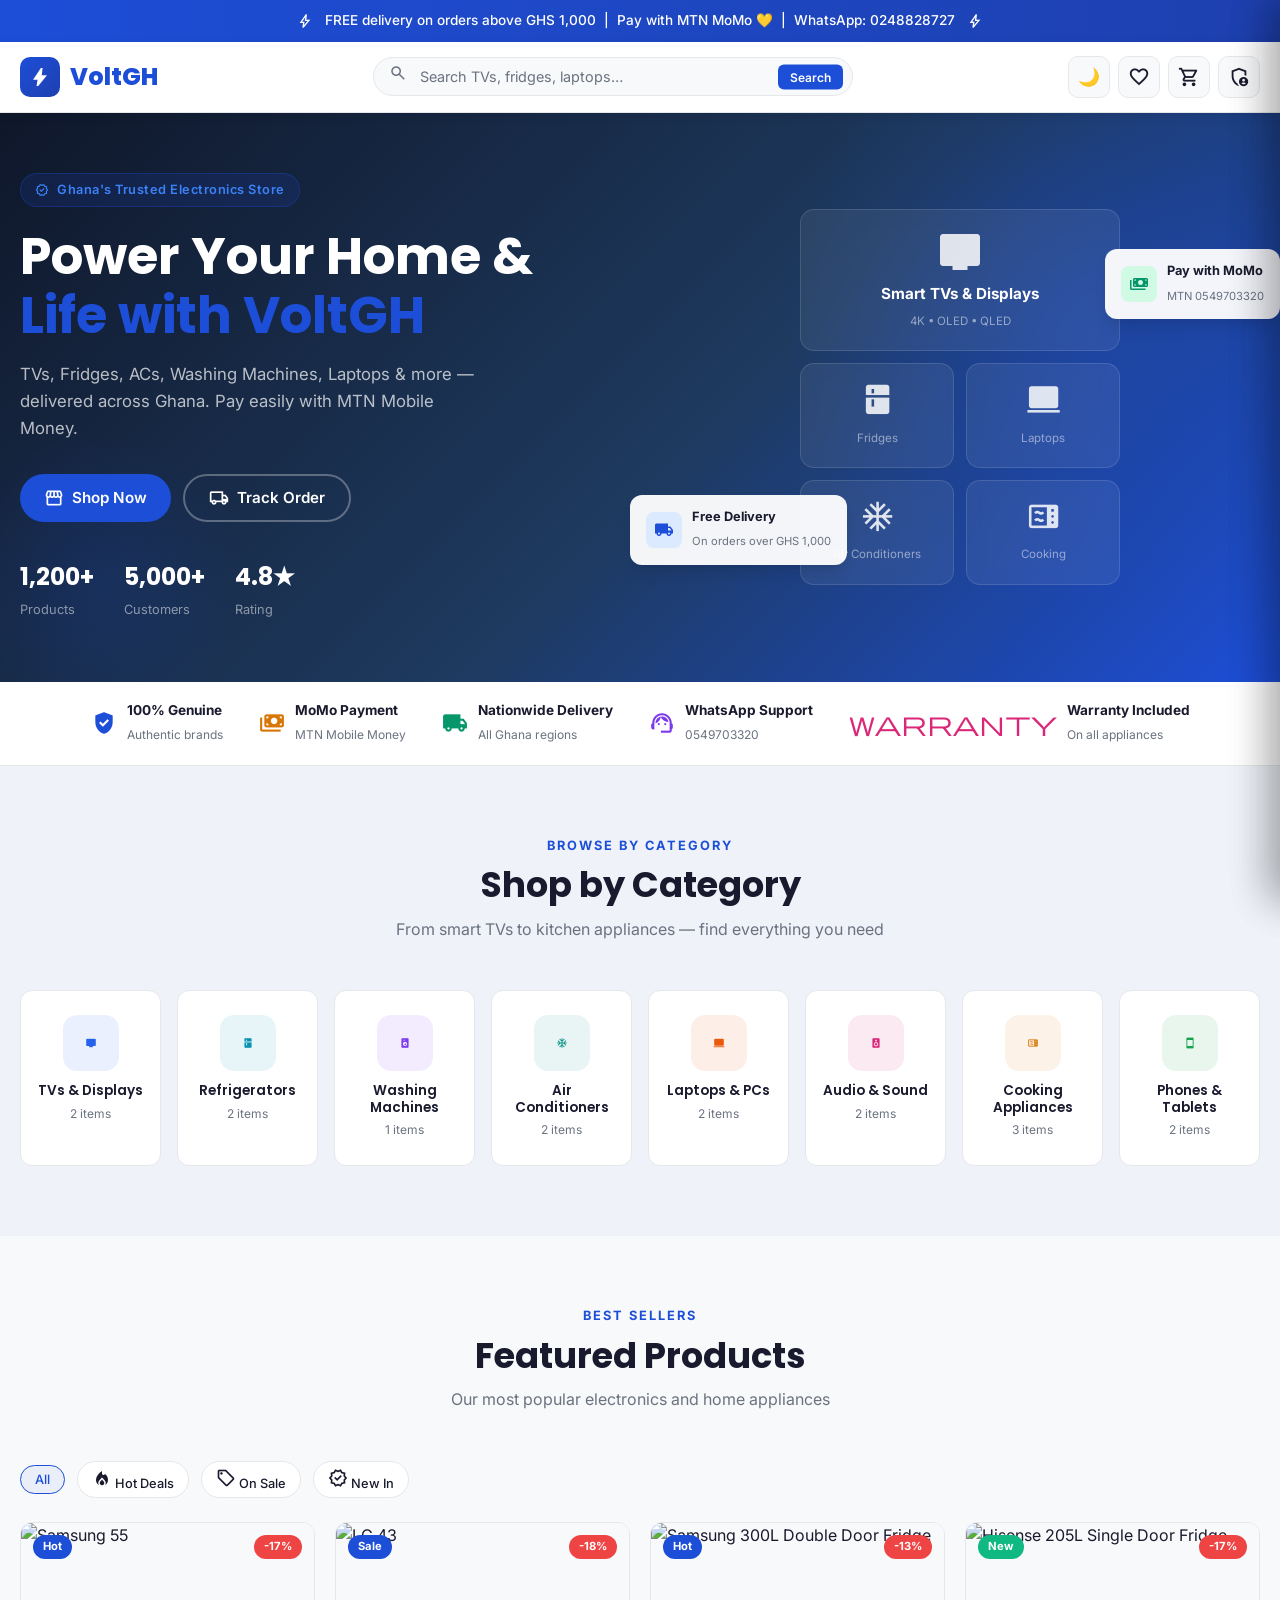
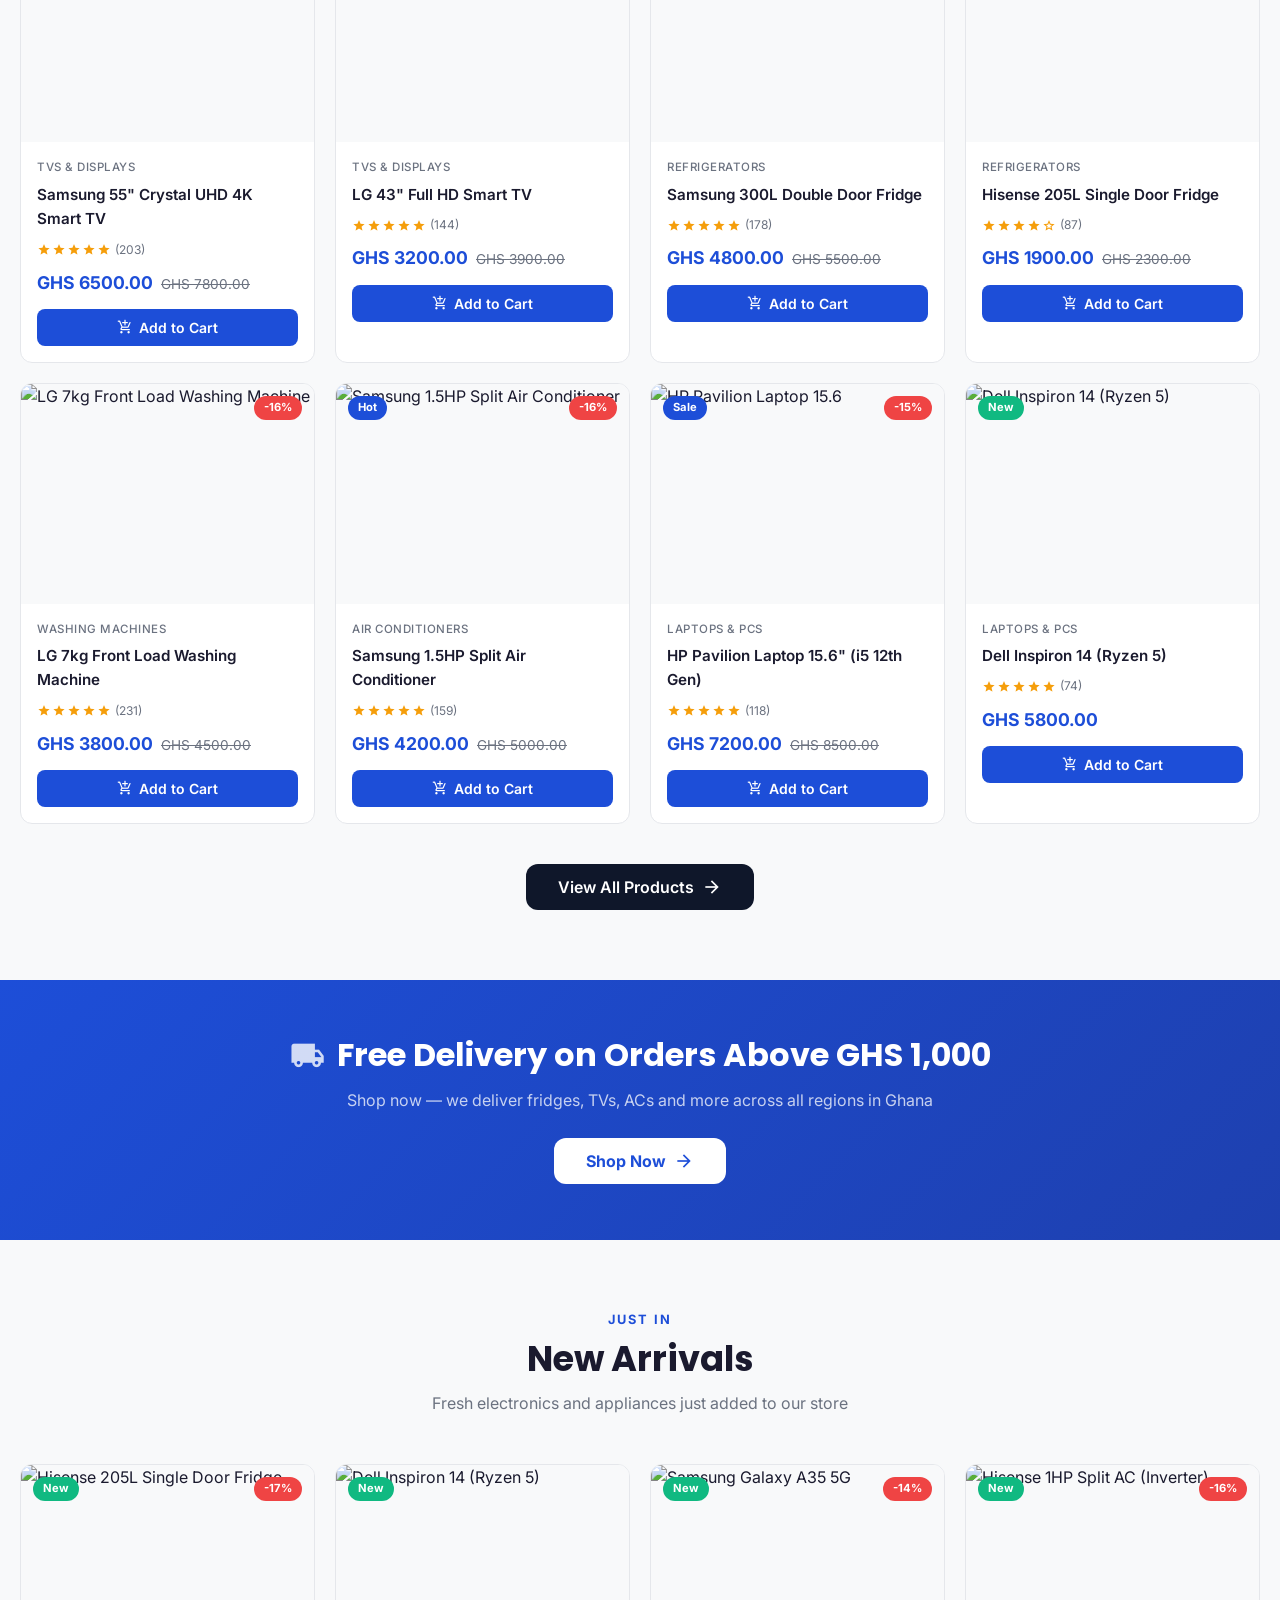
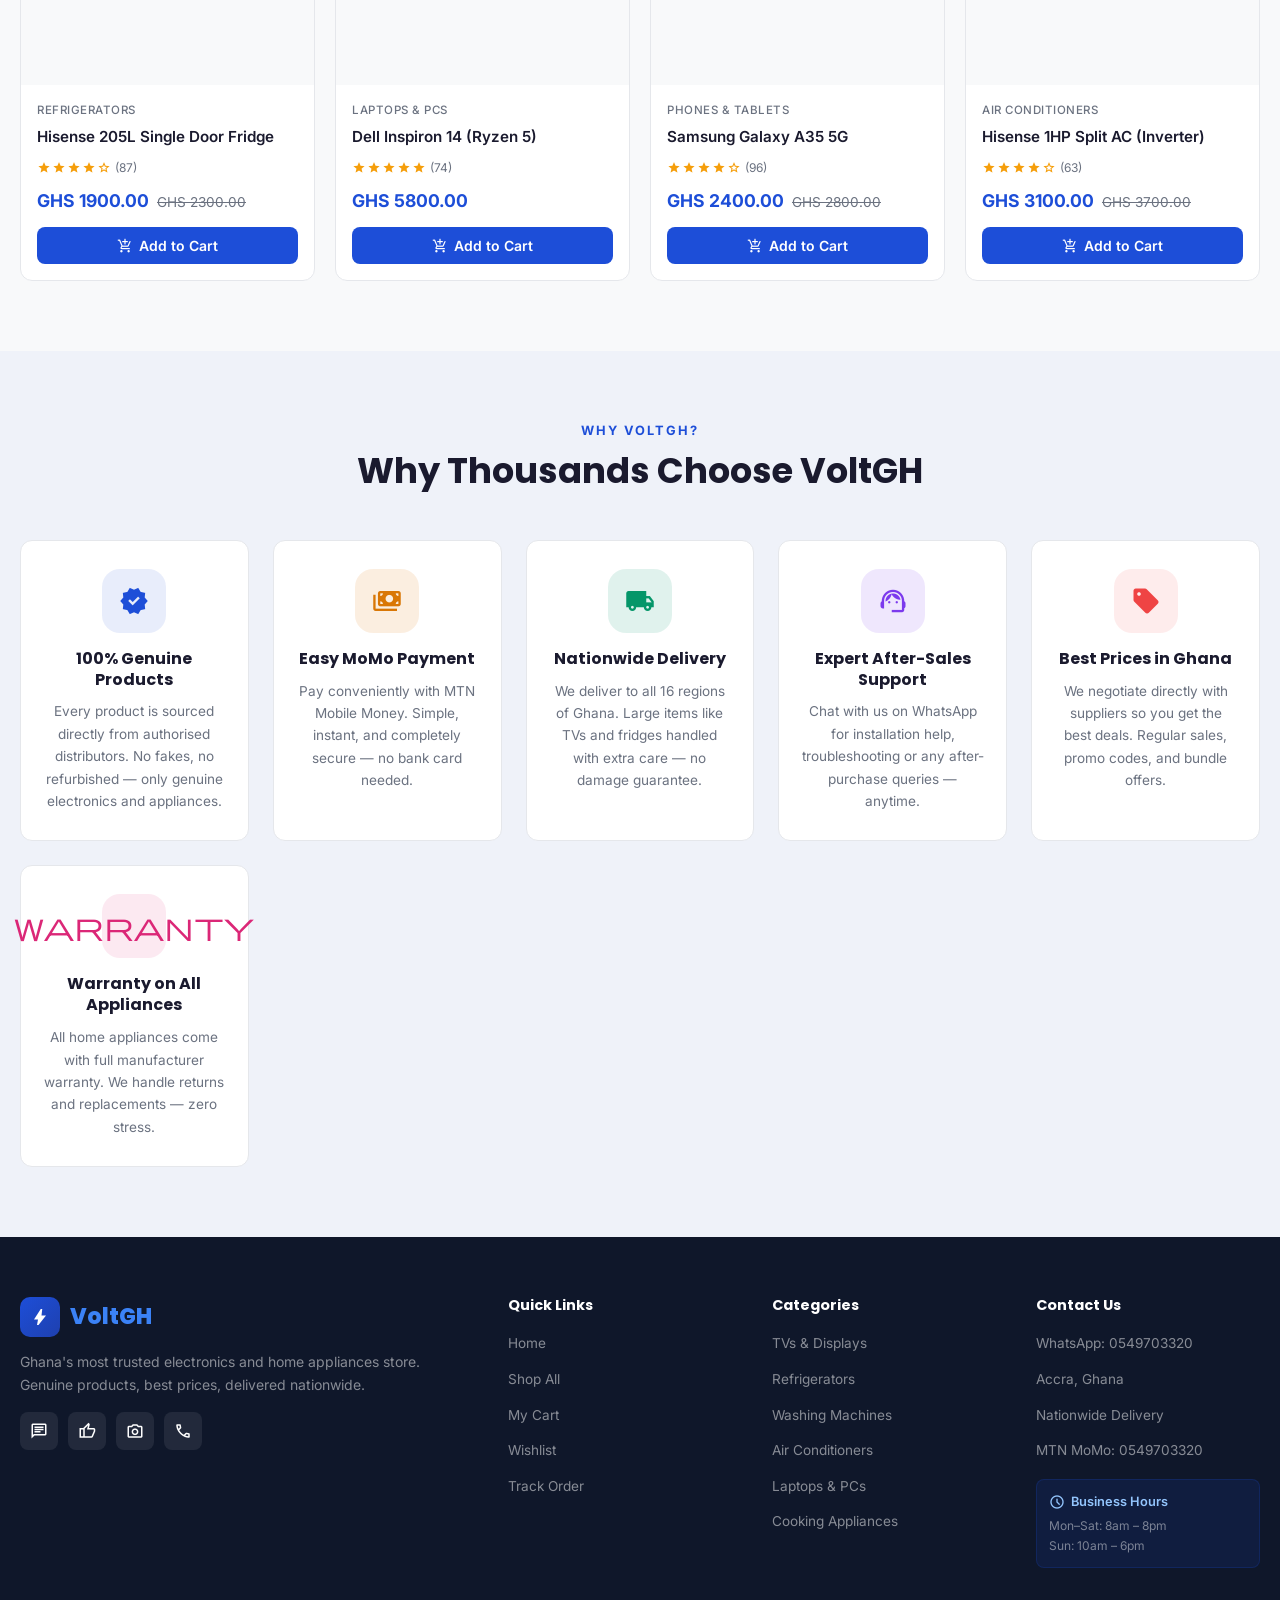
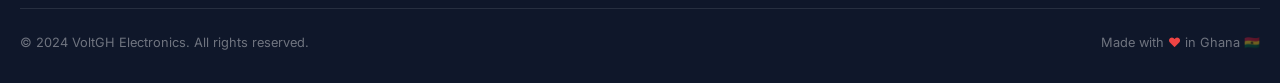
==== commit 11363487: "Update index.html" ====
--- a/index.html
+++ b/index.html
@@ -81,7 +81,7 @@
 <!-- PROMO BANNER -->
 <div class="promo-banner">
   <span class="material-symbols-outlined" style="font-size:16px;vertical-align:middle">bolt</span>
-  <span>FREE delivery on orders above GHS 1,000 &nbsp;|&nbsp; Pay with MTN MoMo 💛 &nbsp;|&nbsp; WhatsApp: 0549703320</span>
+  <span>FREE delivery on orders above GHS 1,000 &nbsp;|&nbsp; Pay with MTN MoMo 💛 &nbsp;|&nbsp; WhatsApp: 0248828727</span>
   <span class="material-symbols-outlined" style="font-size:16px;vertical-align:middle">bolt</span>
 </div>
 
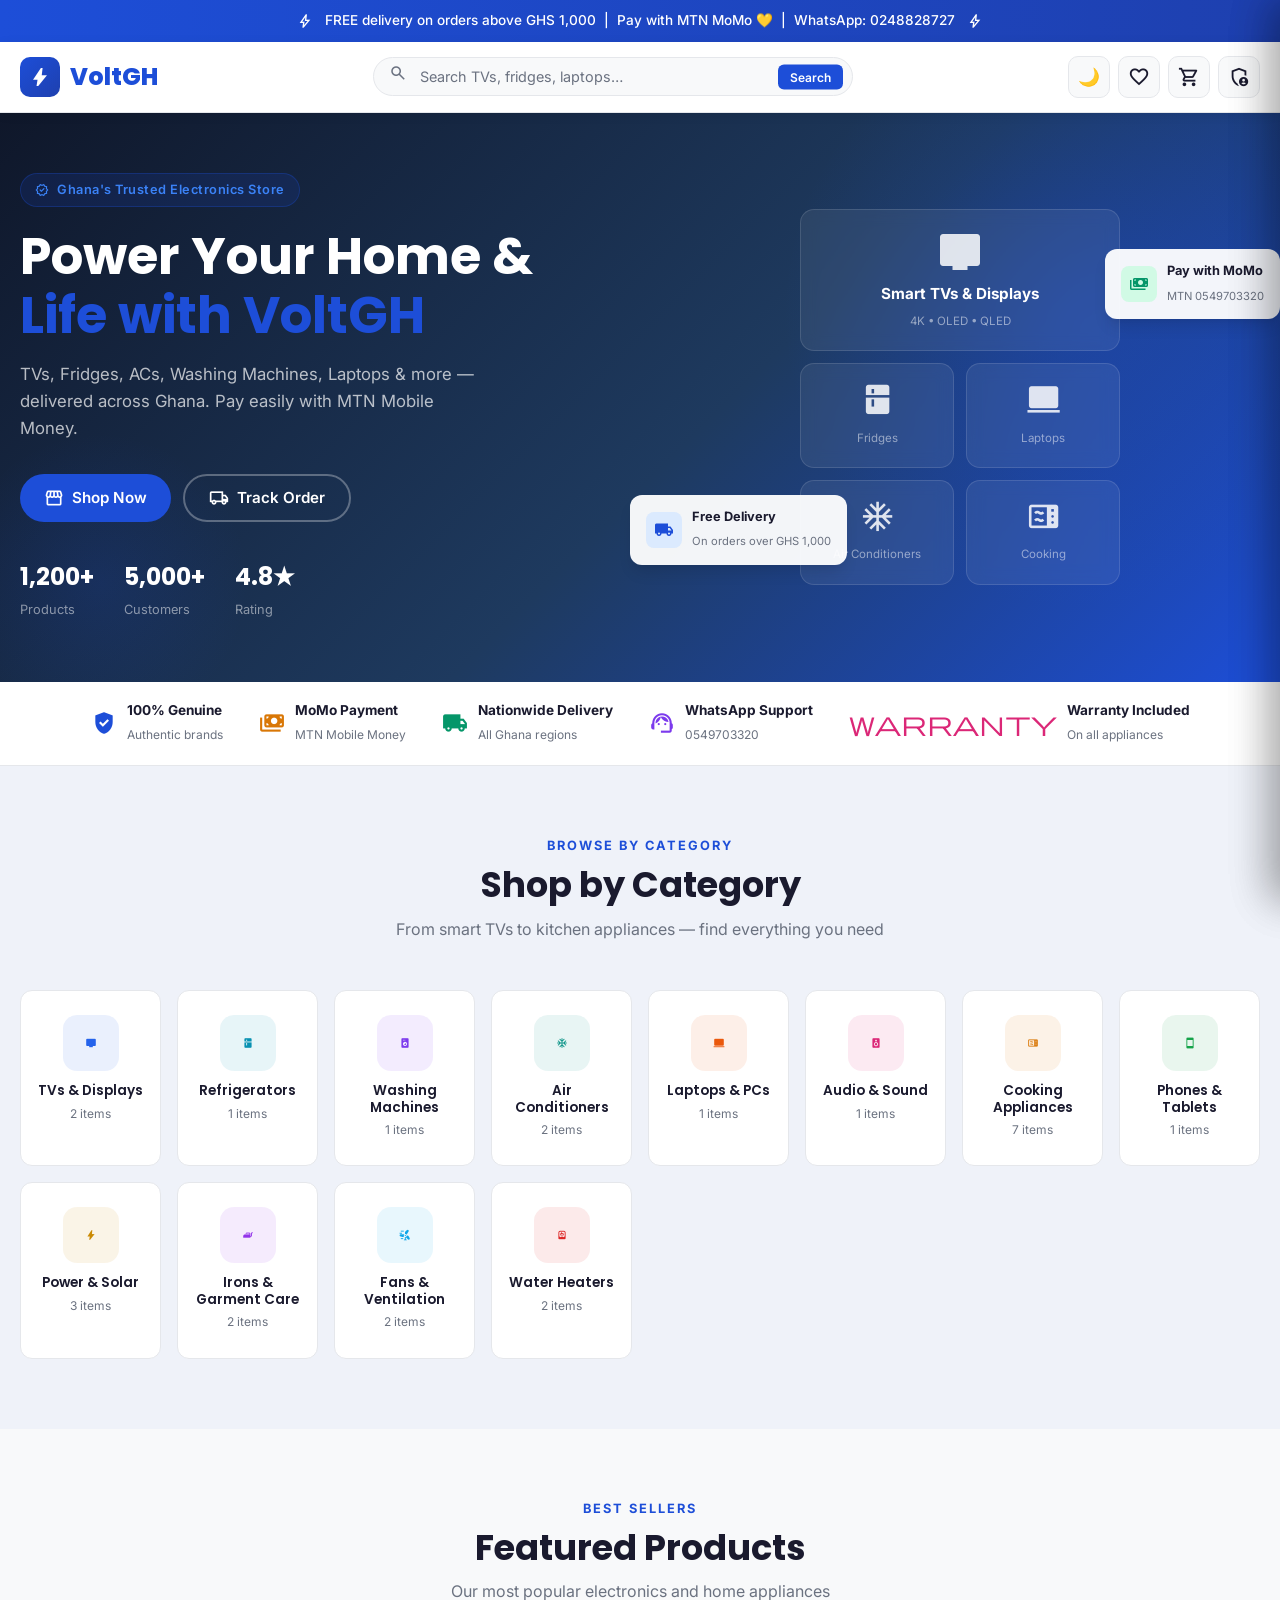
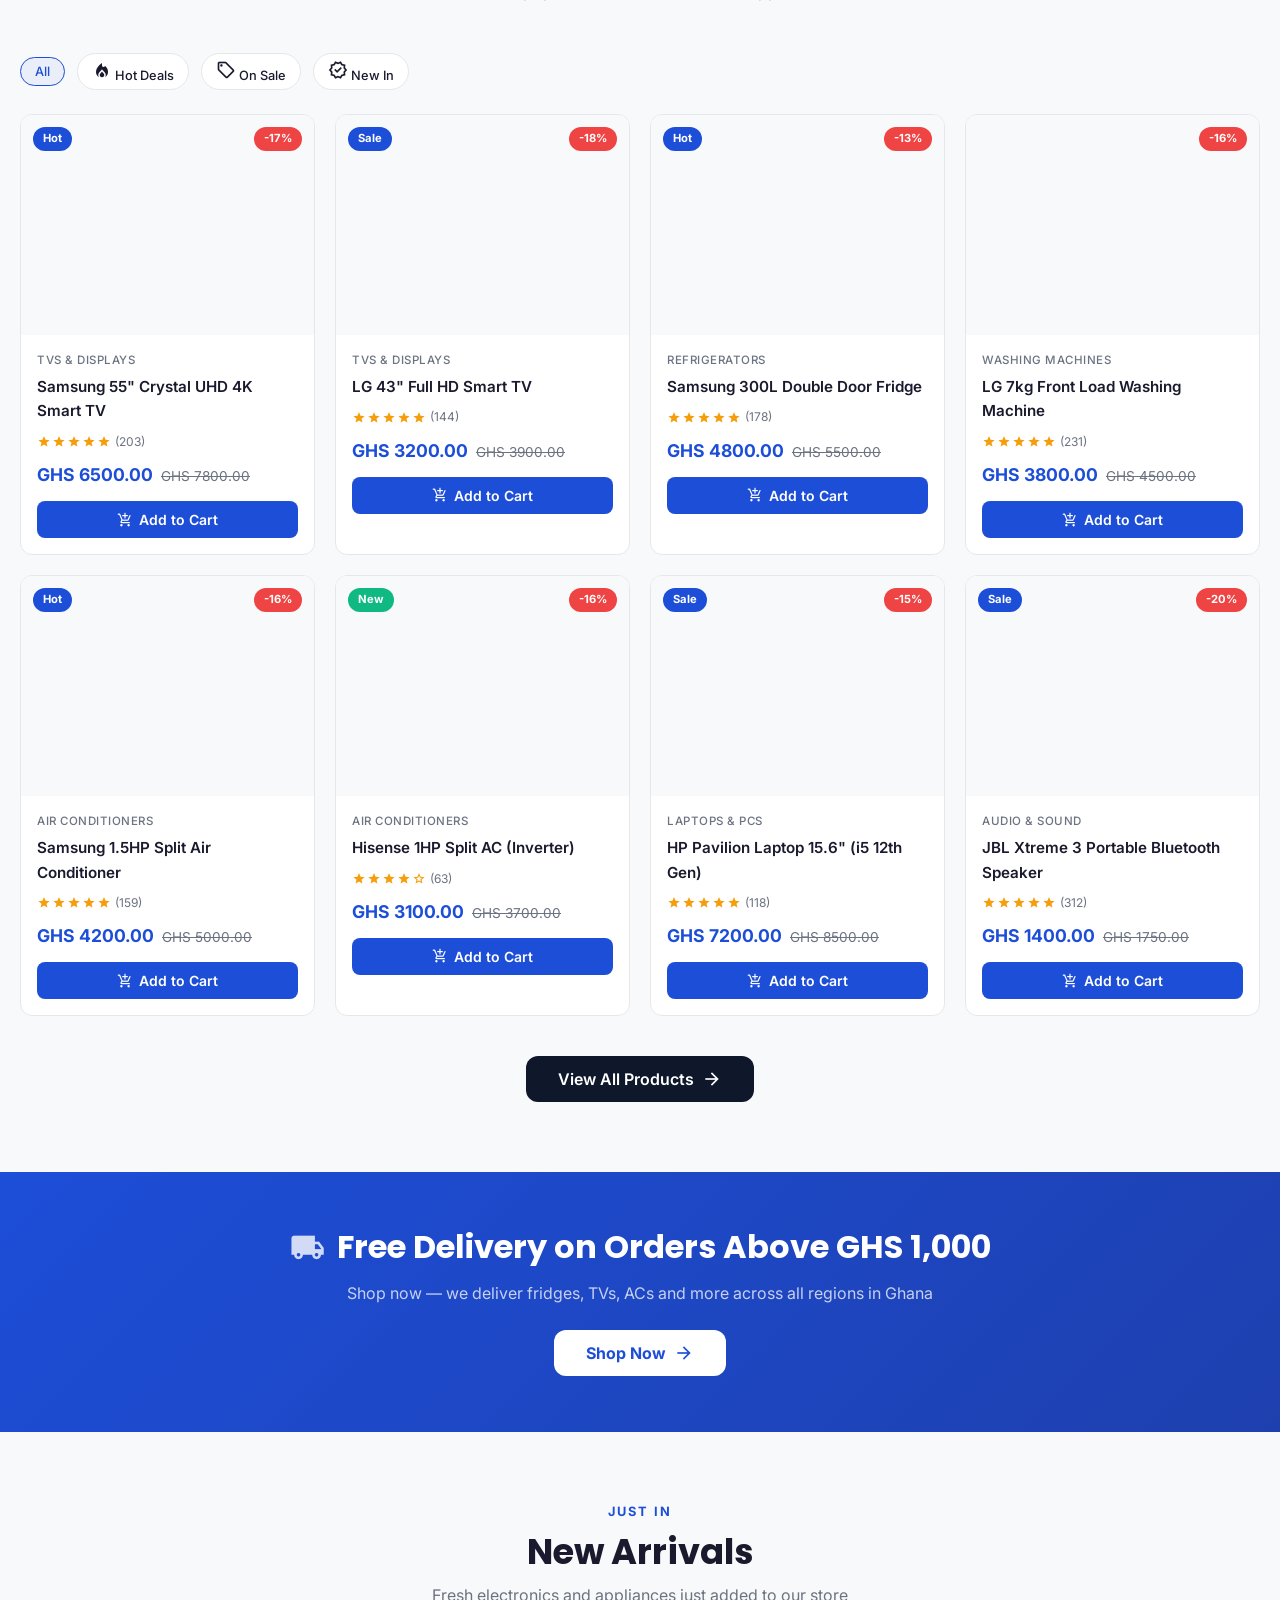
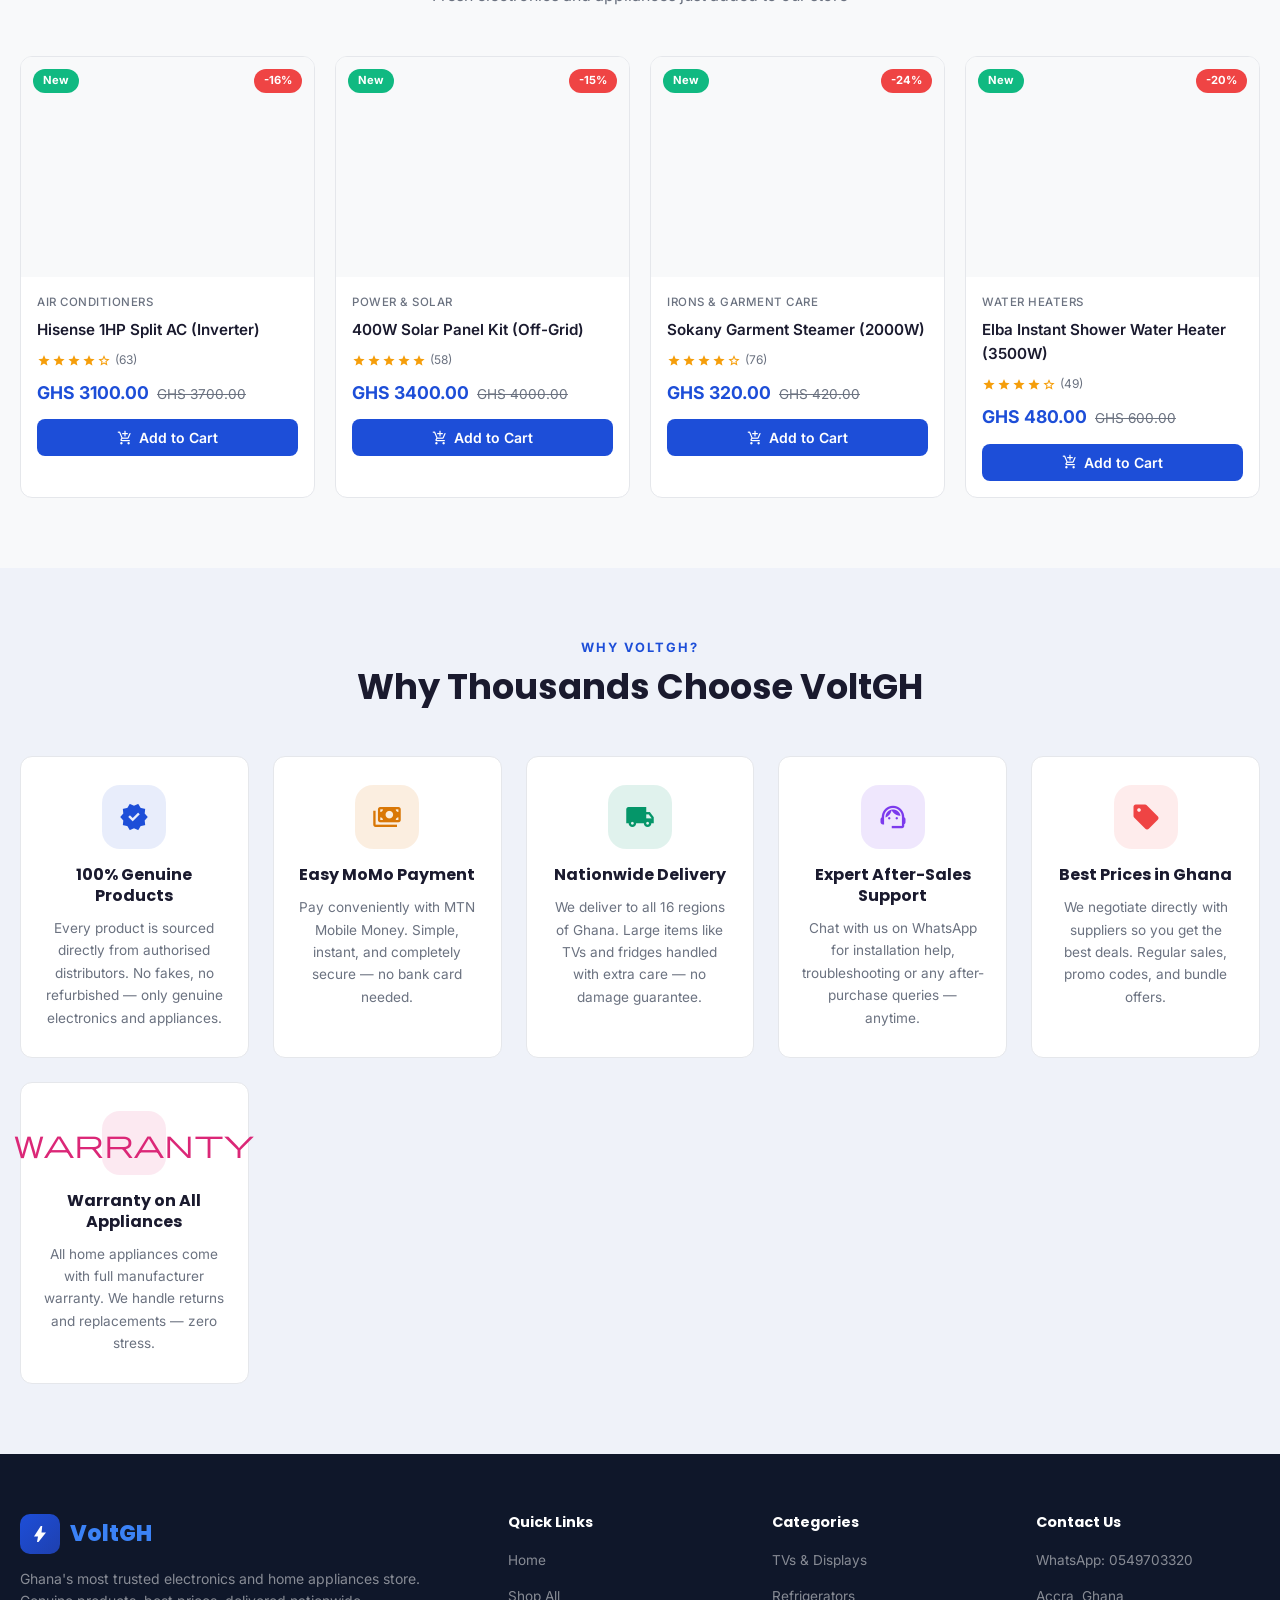
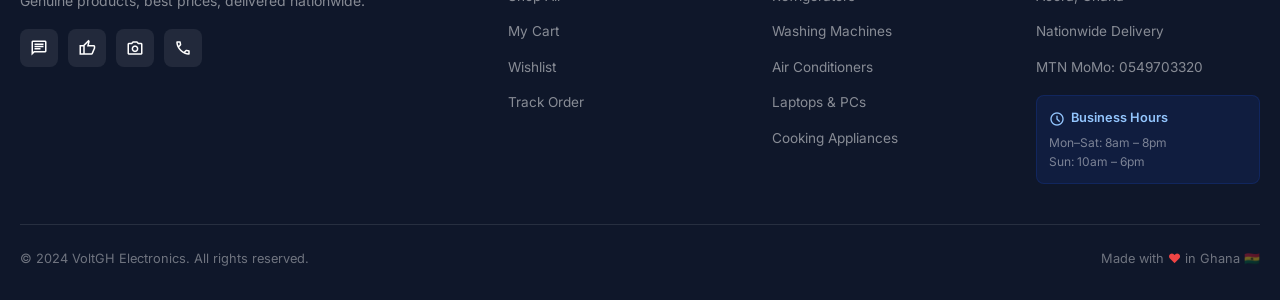
==== commit 8c28959a: "Update index.html" ====
--- a/index.html
+++ b/index.html
@@ -617,6 +617,7 @@
 </footer>
 
 <script src="js/storage.js"></script>
+<script src="js/expresspay.js"></script>
 <script src="js/app.js"></script>
 <script>
   // Home filter
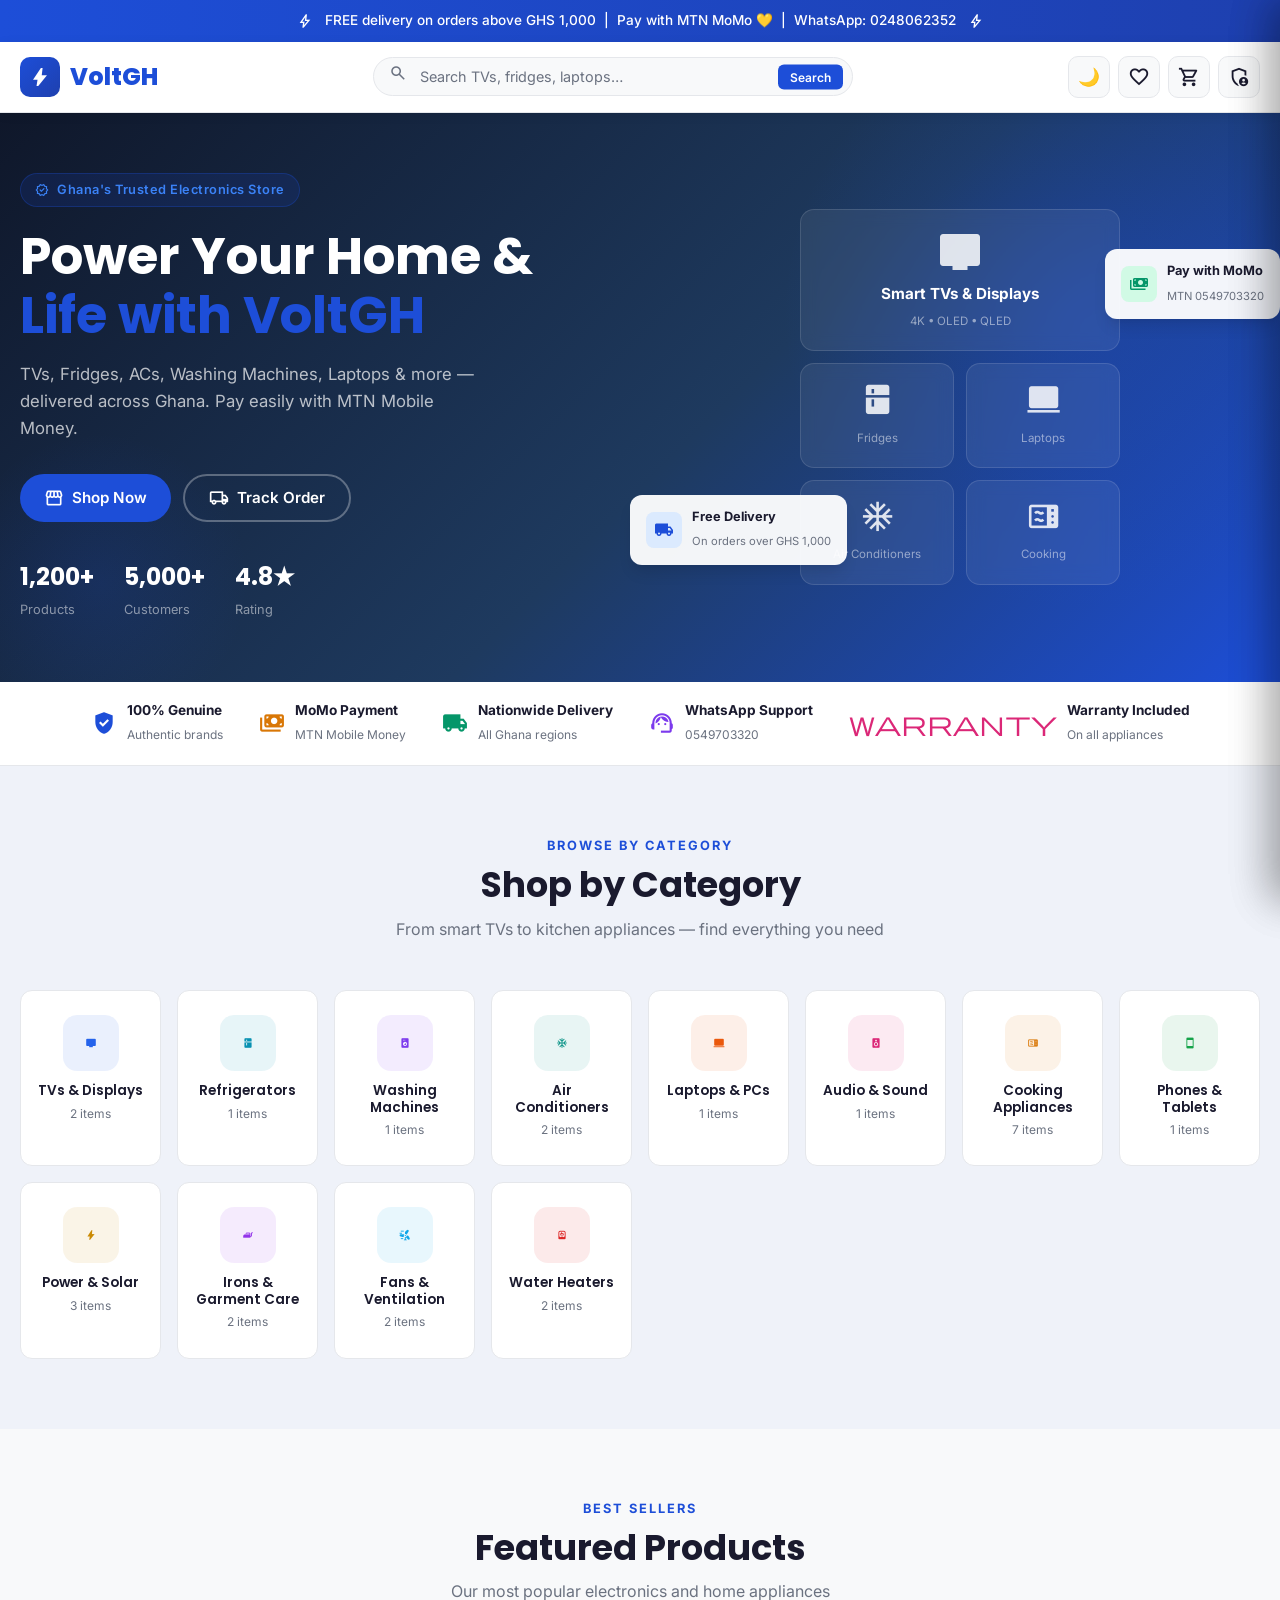
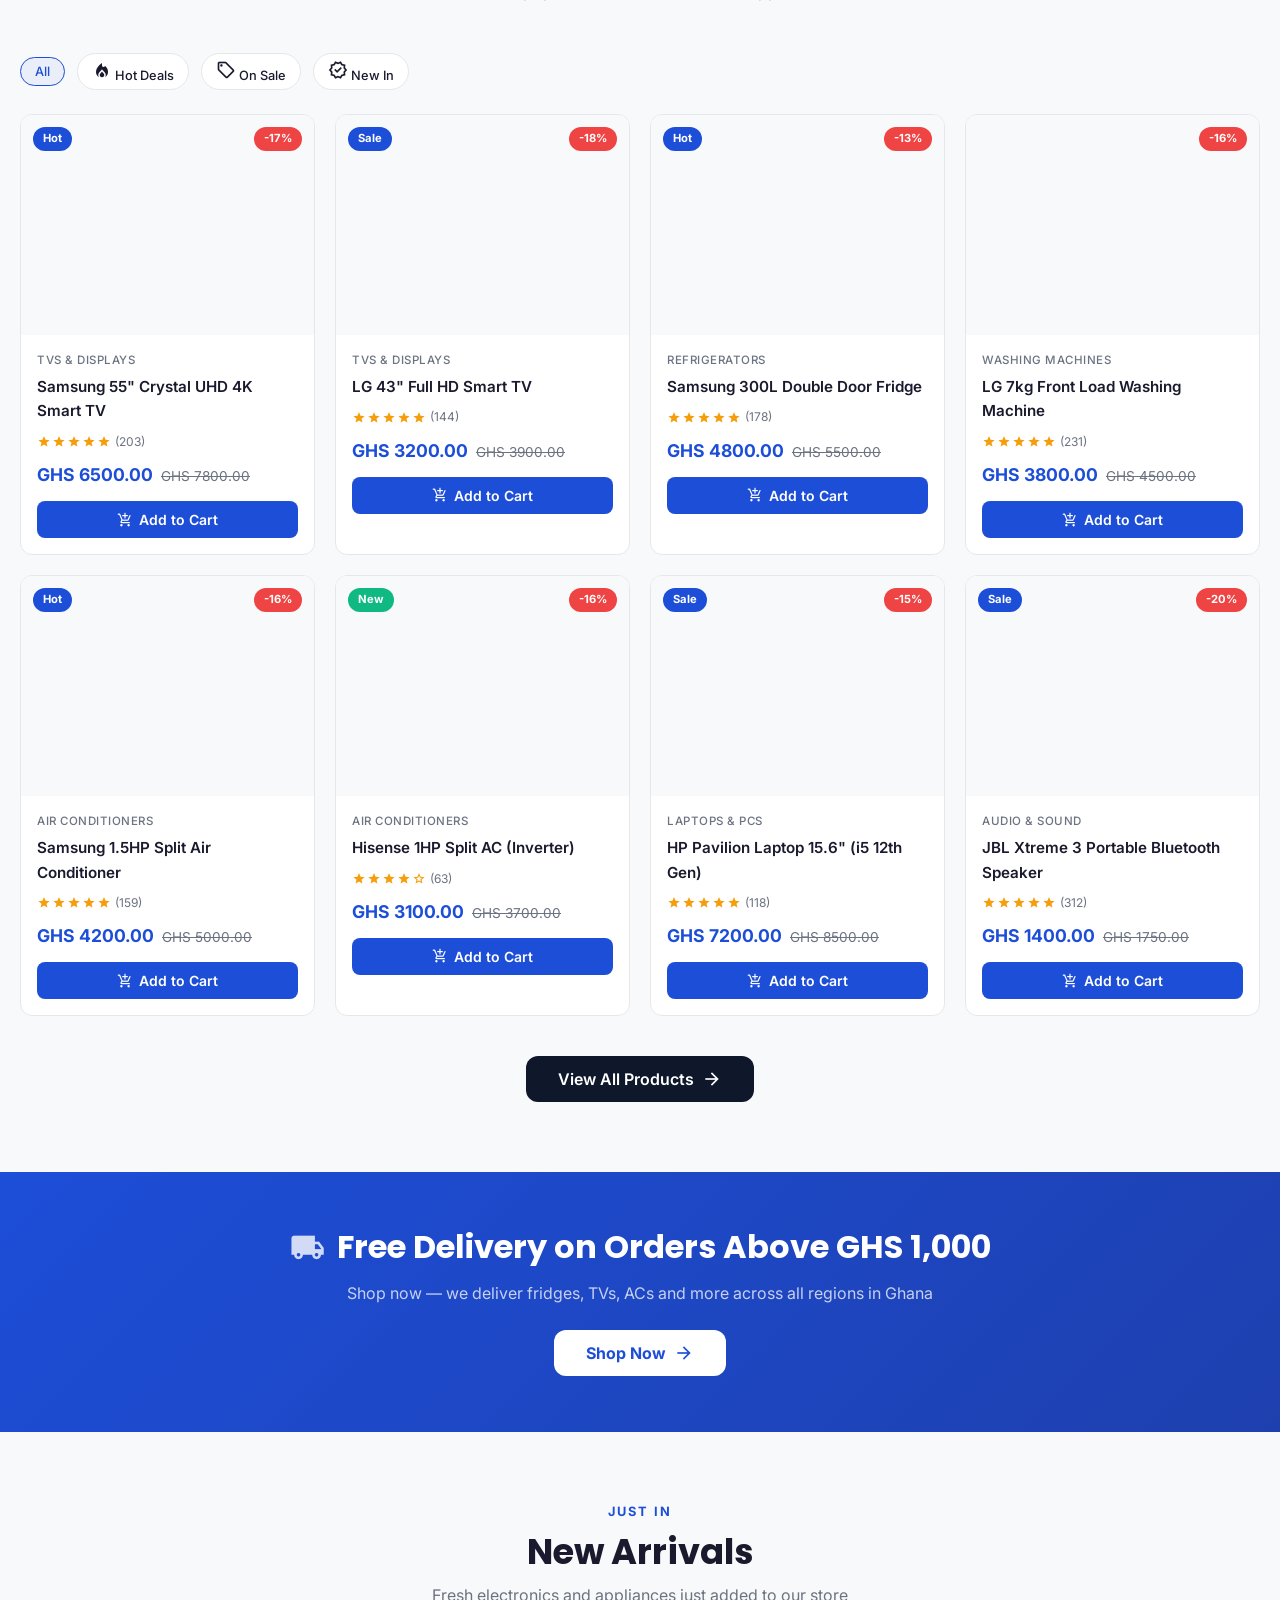
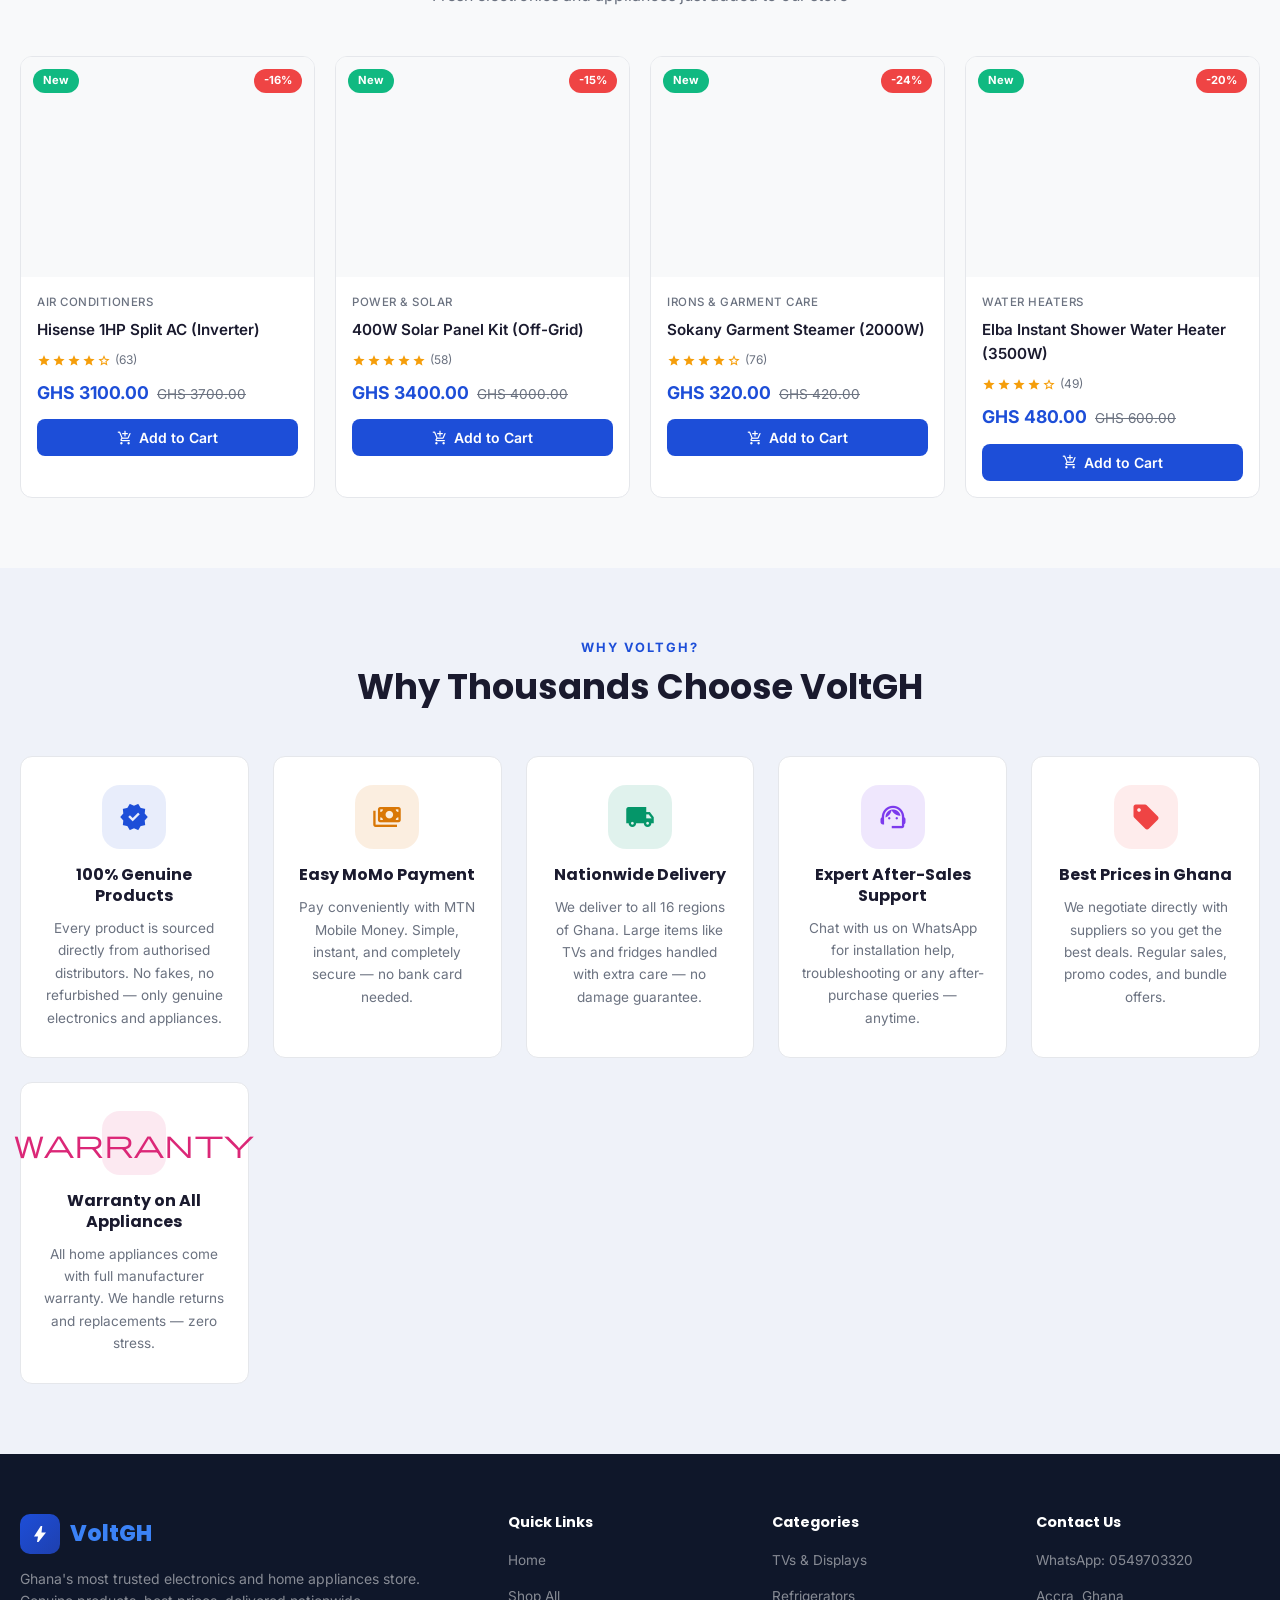
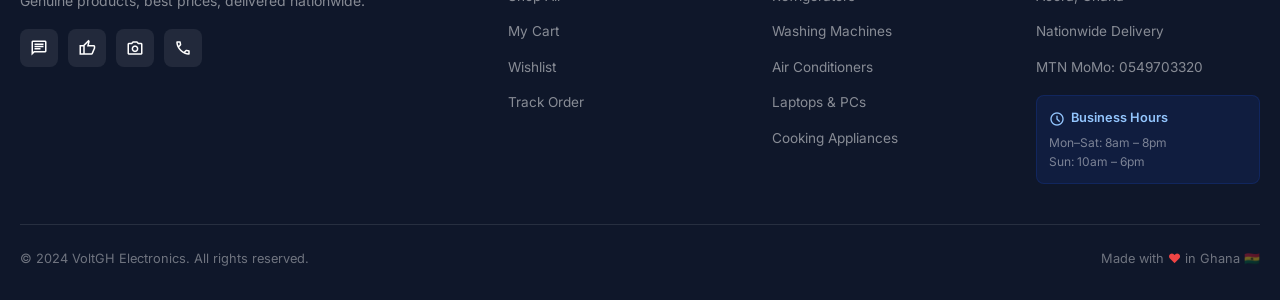
==== commit 5b92f13f: "Update index.html" ====
--- a/index.html
+++ b/index.html
@@ -81,7 +81,7 @@
 <!-- PROMO BANNER -->
 <div class="promo-banner">
   <span class="material-symbols-outlined" style="font-size:16px;vertical-align:middle">bolt</span>
-  <span>FREE delivery on orders above GHS 1,000 &nbsp;|&nbsp; Pay with MTN MoMo 💛 &nbsp;|&nbsp; WhatsApp: 0248828727</span>
+  <span>FREE delivery on orders above GHS 1,000 &nbsp;|&nbsp; Pay with MTN MoMo 💛 &nbsp;|&nbsp; WhatsApp: 0248062352</span>
   <span class="material-symbols-outlined" style="font-size:16px;vertical-align:middle">bolt</span>
 </div>
 
